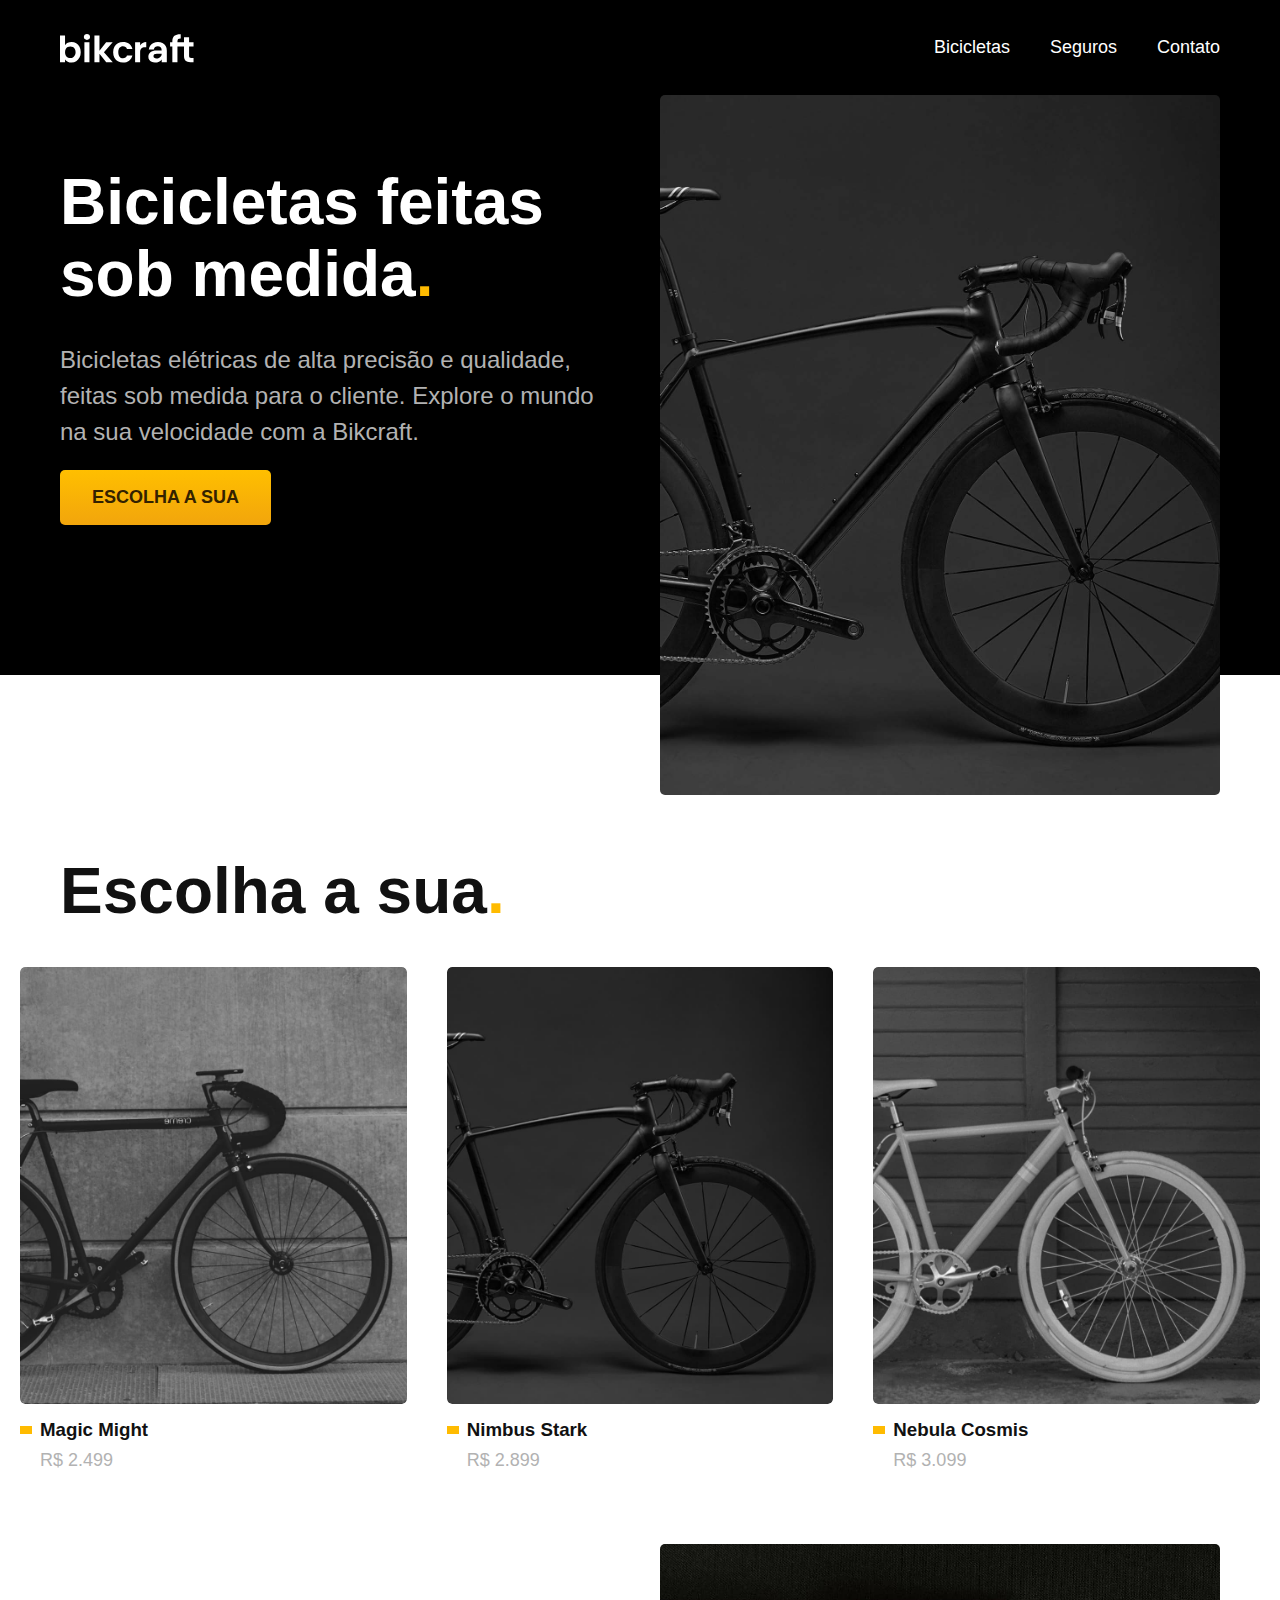
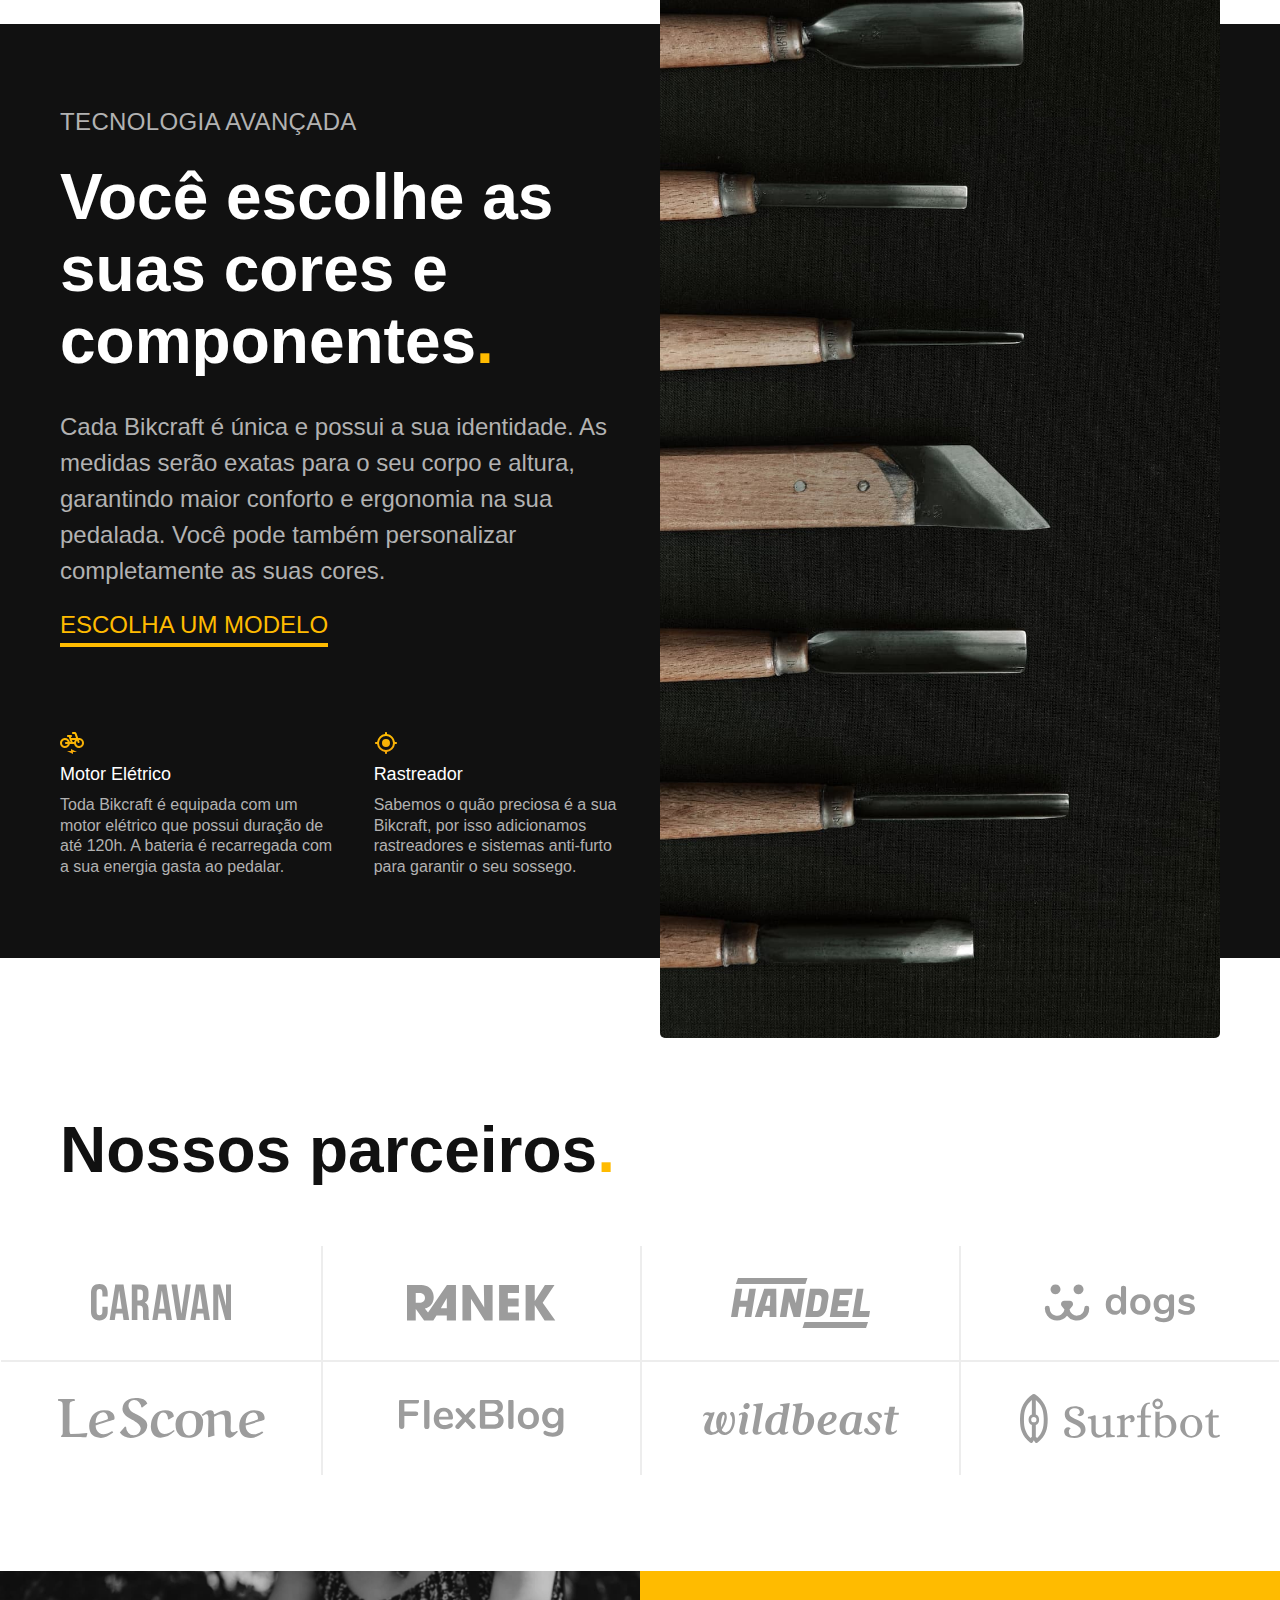
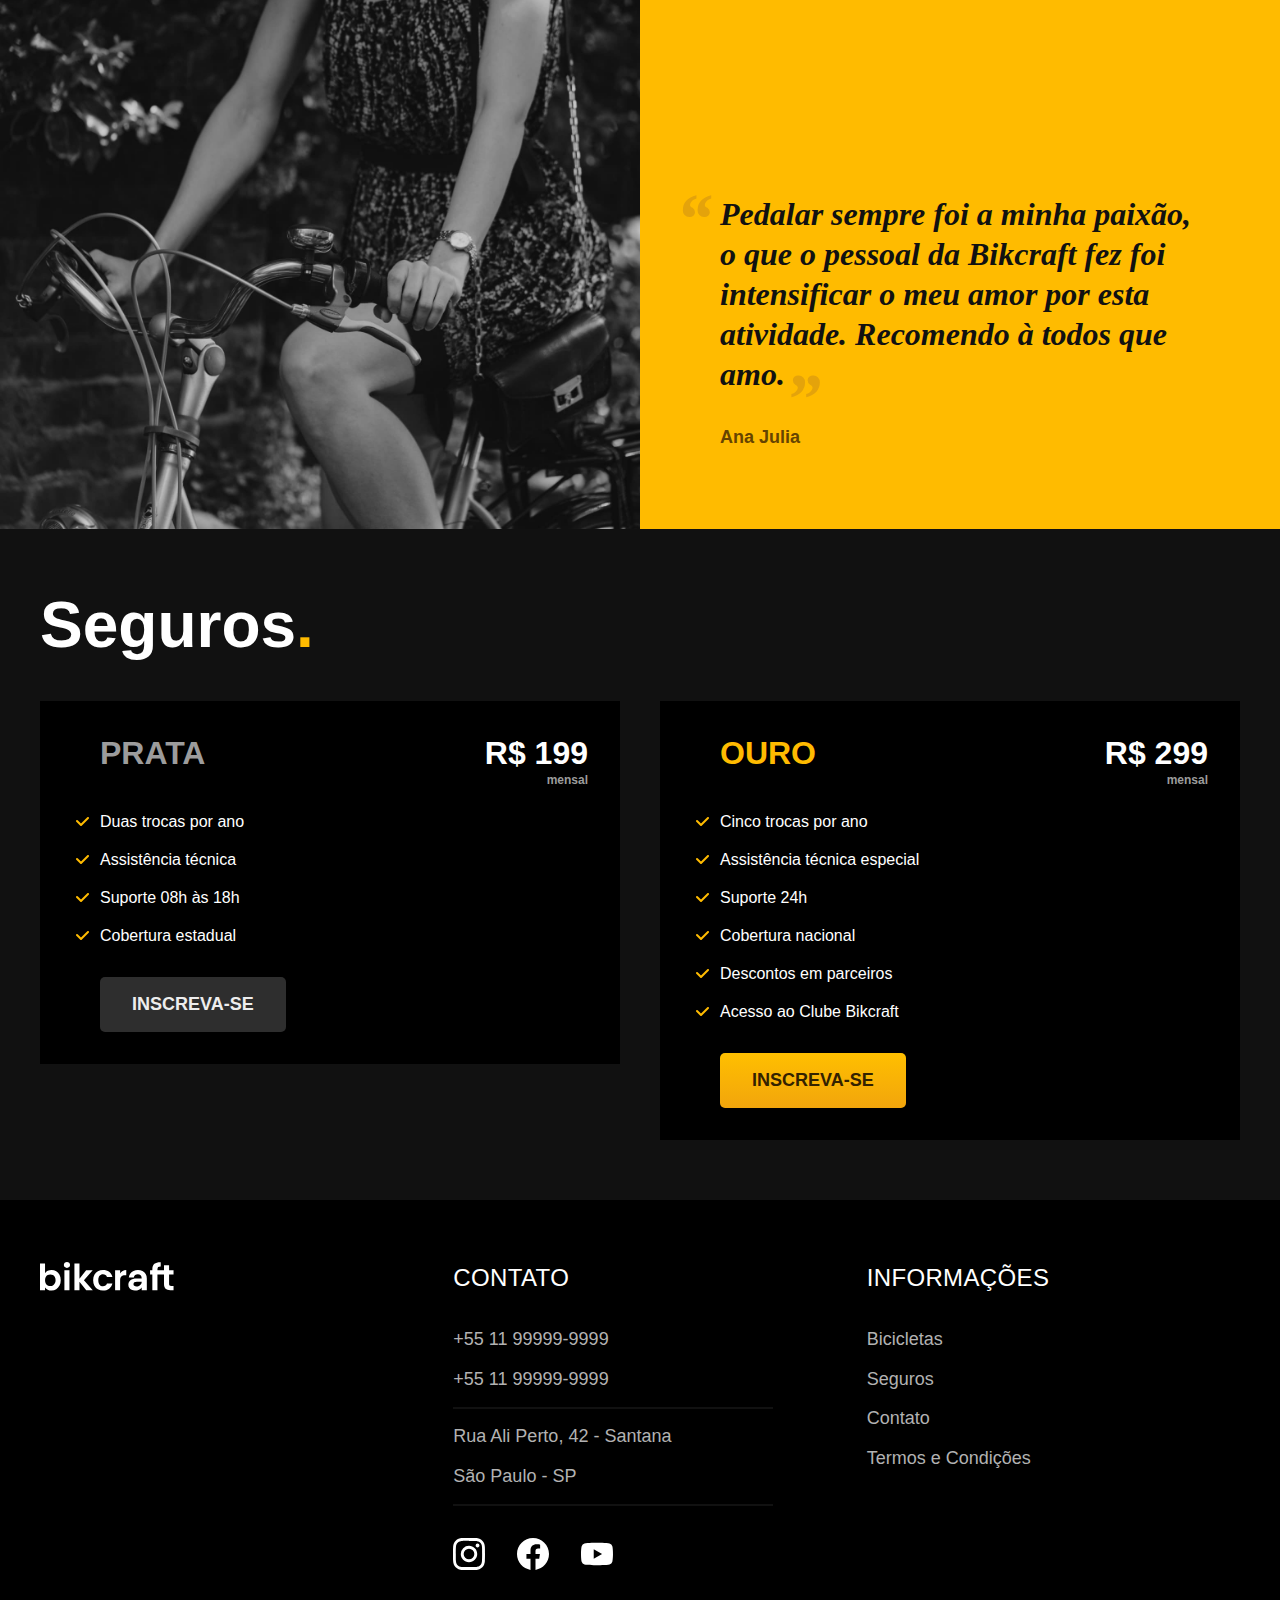
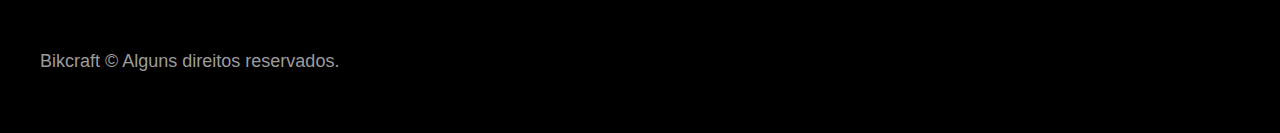
==== index.html @ 3825b413 "aula 6" ====
<!DOCTYPE html>
<html lang="pt-br">

<head>
  <meta charset="UTF-8">
  <meta http-equiv="X-UA-Compatible" content="IE=edge">
  <meta name="viewport" content="width=device-width, initial-scale=1.0">
  <title>Bikcraft - Bicicletas elétricas</title>
  <meta name="description" content="Bicicletas elétricas de alta precisão e qualidade,  feitas sob medida para o cliente. Explore o mundo na sua velocidade com a Bikcraft.">
  <link rel="stylesheet" href="./css/style.css">
</head>

<body>

  <header class="header-bg">
    <div class="container header-container">
      <a href="./"><img src="./imgs/bikcraft.svg" alt="Bikcraft"></a>
      <nav aria-label="primaria">
        <ul class="header-menu font-1-m cor-0">
          <li><a href="./bicletas.html">Bicicletas</a></li>
          <li><a href="./seguros.html">Seguros</a></li>
          <li><a href="./contato.html">Contato</a></li>
        </ul>
      </nav>
    </div>
  </header>

  <main class="intro-bg">
    <section class="container intro-container">
      <div class="intro-conteudo">
        <h1 class="font-1-xxl cor-0">Bicicletas feitas sob medida<span class="cor-p1">.</span></h1>
        <p class="font-2-l cor-5">Bicicletas elétricas de alta precisão e qualidade, feitas sob medida para o cliente. Explore o mundo na sua velocidade com a Bikcraft.</p>
        <a href="./bicicletas" class="botao">Escolha a sua</a>
      </div>
      <div>
        <img src="./imgs/fotos/introducao.jpg" alt="Bicicleta elétrica preta">
      </div>
    </section>
  </main>

  <article class="bicicletas-lista">
    <h2 class="container font-1-xxl">Escolha a sua<span class="cor-p1">.</span></h2>
    <ul>
      <li><a href="./bicicletas/magic.html">
          <figure>
            <img src="./imgs/bicicletas/magic-home.jpg" alt="Bicicleta magic">
          </figure>
          <h3 class="font-1xl">Magic Might</h3>
          <span class="font-2-m cor-5">R$ 2.499</span>
        </a>
      </li>
      <li><a href="./bicicletas/nimbus.html">
          <figure>
            <img src="./imgs/bicicletas/nimbus-home.jpg" alt="Bicicleta nimbus">
          </figure>
          <h3 class="font-1xl">Nimbus Stark</h3>
          <span class="font-2-m cor-5">R$ 2.899</span>
        </a>
      </li>
      <li><a href="./bicicletas/nebula.html">
          <figure>
            <img src="./imgs/bicicletas/nebula-home.jpg" alt="Bicicleta nebula">
          </figure>
          <h3 class="font-1xl">Nebula Cosmis</h3>
          <span class="font-2-m cor-5">R$ 3.099</span>
        </a>
      </li>
    </ul>
  </article>

  <article class="tecnologia-bg">
    <div class="tecnologia container">
      <div class="tecnologia-conteudo">
        <span class="font-2-l-b cor-5">Tecnologia avançada</span>
        <h2 class="font-1-xxl cor-0">Você escolhe as suas cores e componentes<span class="cor-p1">.</span></h2>
        <p class="font-2-l cor-5">Cada Bikcraft é única e possui a sua identidade. As medidas serão exatas para o seu corpo e altura, garantindo maior conforto e ergonomia na sua pedalada. Você pode também personalizar completamente as suas cores.</p>
        <a class="link" href="./bicicletas.html">Escolha um modelo</a>
        <div class="tecnologia-vantagens">
          <div>
            <img src="./imgs/icones/eletrica.svg" alt="">
            <h3 class="font-1-m cor-0">Motor Elétrico</h3>
            <p class="font-2-s cor-5">Toda Bikcraft é equipada com um motor elétrico que possui duração de até 120h. A bateria é recarregada com a sua energia gasta ao pedalar.</p>
          </div>
          <div>
            <img src="./imgs/icones/rastreador.svg" alt="">
            <h3 class="font-1-m cor-0">Rastreador</h3>
            <p class="font-2-s cor-5">Sabemos o quão preciosa é a sua Bikcraft, por isso adicionamos rastreadores e sistemas anti-furto para garantir o seu sossego.</p>
          </div>
        </div>
      </div>
      <div class="tecnologia-imagem"><img src="./imgs/fotos/tecnologia.jpg" alt="Tecnologias que usamos"></div>
    </div>
  </article>

  <section class="parceiros" aria-label="Nossos Parceiros">
    <h2 class="container font-1-xxl">Nossos parceiros<span class="cor-p1">.</span></h2>
    <ul>
      <li><img src="./imgs/parceiros/caravan.svg" alt="Caravan"></li>
      <li><img src="./imgs/parceiros/ranek.svg" alt="Ranek"></li>
      <li><img src="./imgs/parceiros/handel.svg" alt="Handel"></li>
      <li><img src="./imgs/parceiros/dogs.svg" alt="Dogs"></li>
      <li><img src="./imgs/parceiros/lescone.svg" alt="LeScone"></li>
      <li><img src="./imgs/parceiros/flexblog.svg" alt="FlexBlog"></li>
      <li><img src="./imgs/parceiros/wildbeast.svg" alt="Wildbeast"></li>
      <li><img src="./imgs/parceiros/surfbot.svg" alt="Surfbot"></li>
    </ul>
  </section>

  <section class="depoimento" aria-label="Depoimento">
    <div><img src="./imgs/fotos/depoimento.jpg" alt="Pessoa pedalando uma bicicleta Bikcraft"></div>
    <div class="depoimento-conteudo">
      <blockquote class="font-1-xl p-5">
        <p>Pedalar sempre foi a minha paixão, o que o pessoal da Bikcraft fez foi intensificar o meu amor por esta atividade. Recomendo à todos que amo.</p>
      </blockquote>
      <span class="font-1-m-b cor-p4">Ana Julia</span>
    </div>
  </section>

  <article class="seguros-bg">
    <div class="seguros container">

      <h2 class="font-1-xxl cor-0">Seguros<span class="cor-p1">.</span></h2>

      <div class="seguros-item">
        <h3 class="font-1-xl cor-6">Prata</h3>
        <span class="font-1-xl cor-0">R$ 199 <span class="font-1-xs cor-6">mensal</span></span>
        <ul class="font-2m cor-0">
          <li>Duas trocas por ano</li>
          <li>Assistência técnica</li>
          <li>Suporte 08h às 18h</li>
          <li>Cobertura estadual</li>
        </ul>
        <a class="botao secundario" href="./orcamento.html">Inscreva-se</a>
      </div>

      <div class="seguros-item">
        <h3 class="font-1-xl cor-p1">Ouro</h3>
        <span class="font-1-xl cor-0">R$ 299 <span class="font-1-xs cor-6">mensal</span></span>
        <ul class="font-2m cor-0">
          <li>Cinco trocas por ano</li>
          <li>Assistência técnica especial</li>
          <li>Suporte 24h</li>
          <li>Cobertura nacional</li>
          <li>Descontos em parceiros</li>
          <li>Acesso ao Clube Bikcraft</li>
        </ul>
        <a class="botao" href="./orcamento.html">Inscreva-se</a>
      </div>

    </div>
  </article>

  <footer class="footer-bg">

    <div class="footer container">

      <img src="./imgs/bikcraft.svg" alt="Bikcraft">

      <div class="footer-contato">
        <h3 class="cor-0 font-2-l-b">Contato</h3>
        <ul class="cor-5 font-2-m">
          <li><a href="tel:+5511999999999">+55 11 99999-9999</a></li>
          <li><a href="tel:+5511999999999">+55 11 99999-9999</a></li>
          <li><a href="mailto:contato@bikcraft.com.br">Rua Ali Perto, 42 - Santana</a></li>
          <li>São Paulo - SP</li>
        </ul>

        <div class="footer-redes">
          <a href="./">
            <img src="./imgs/redes/instagram.svg" alt="Instagram">
          </a>
          <a href="./">
            <img src="./imgs/redes/facebook.svg" alt="Facebook">
          </a>
          <a href="./">
            <img src="./imgs/redes/youtube.svg" alt="YouTube">
          </a>
        </div>

      </div>

      <div class="mais-informacoes">
        <h3 class="font-2-l-b cor-0">Informações</h3>
        <nav>
          <ul class="cor-5 font-2-m">
            <li><a href="./bicletas.html">Bicicletas</a></li>
            <li><a href="./seguros.html">Seguros</a></li>
            <li><a href="./contato.html">Contato</a></li>
            <li><a href="./termos.html">Termos e Condições</a></li>
          </ul>
        </nav>
      </div>

      <p class="font-2-m cor-6 footer-copy">Bikcraft © Alguns direitos reservados.</p>

    </div>

  </footer>

</body>

</html>
---- css/style.css ----
/* Globais */
@import "./global/global.css";
@import "./utilidades/tipografia.css";
@import "./utilidades/cores.css";
@import "./global/header.css";
@import "./global/footer.css";

/* Utilidades */
@import "./utilidades/componentes.css";

/* Home */
@import "./home/intro.css";
@import "./home/tecnologia.css";
@import "./home/parceiros.css";
@import "./home/depoimento.css";

/* Bicicletas */
@import "./bicicletas/bicicletas-lista.css";

/* Seguros */
@import "./seguros/seguros.css";
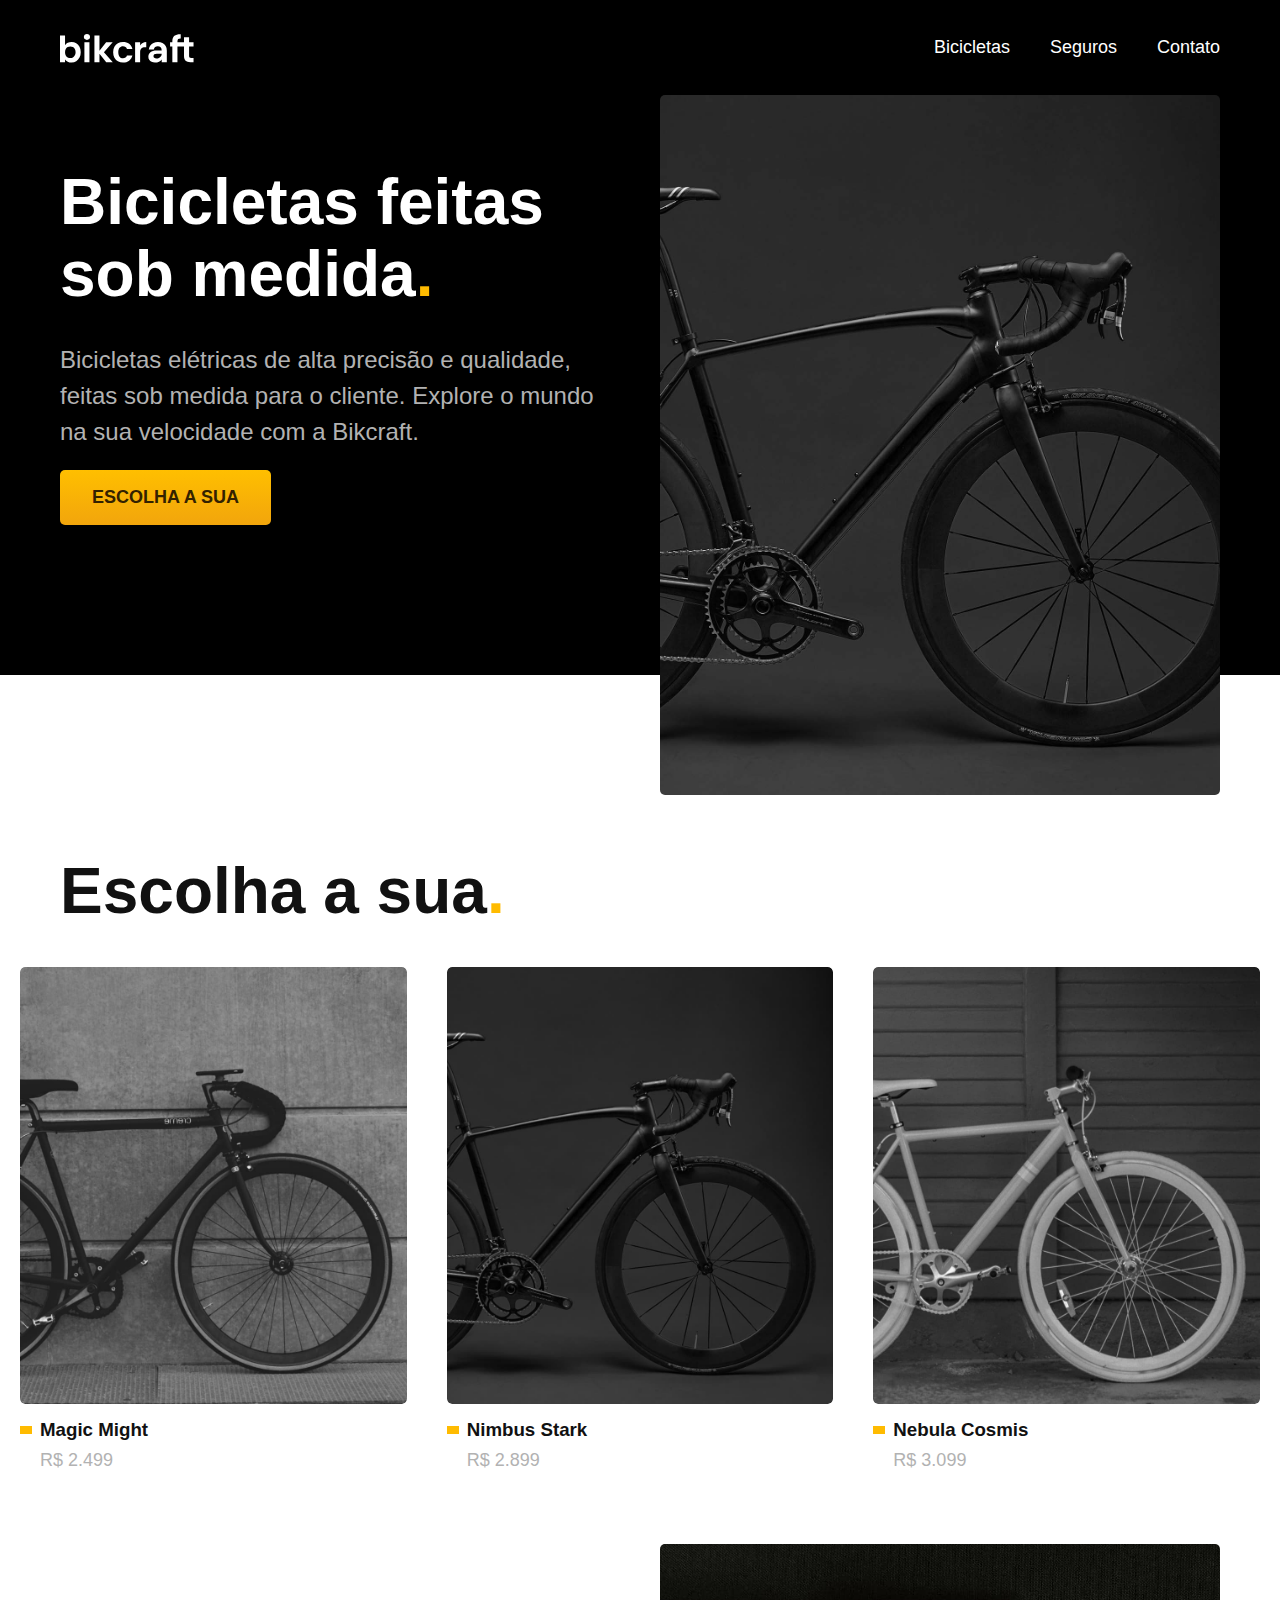
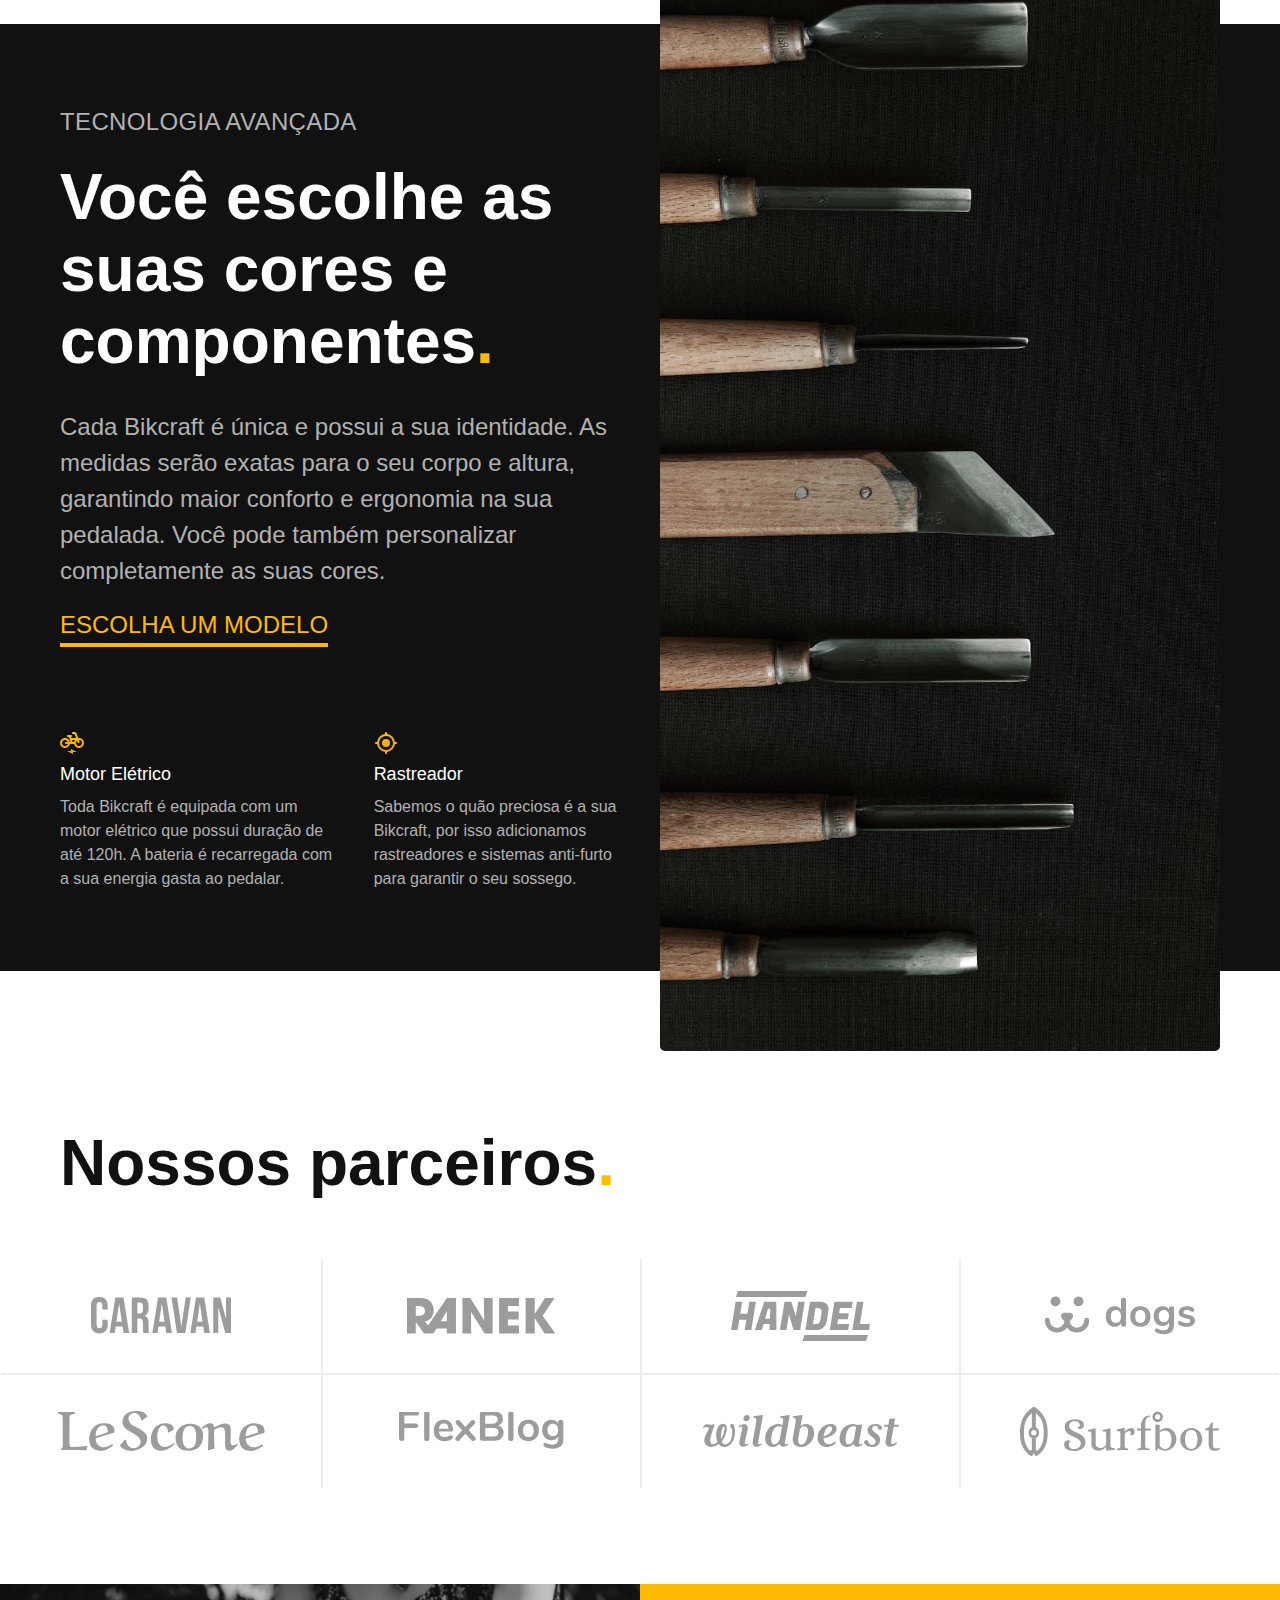
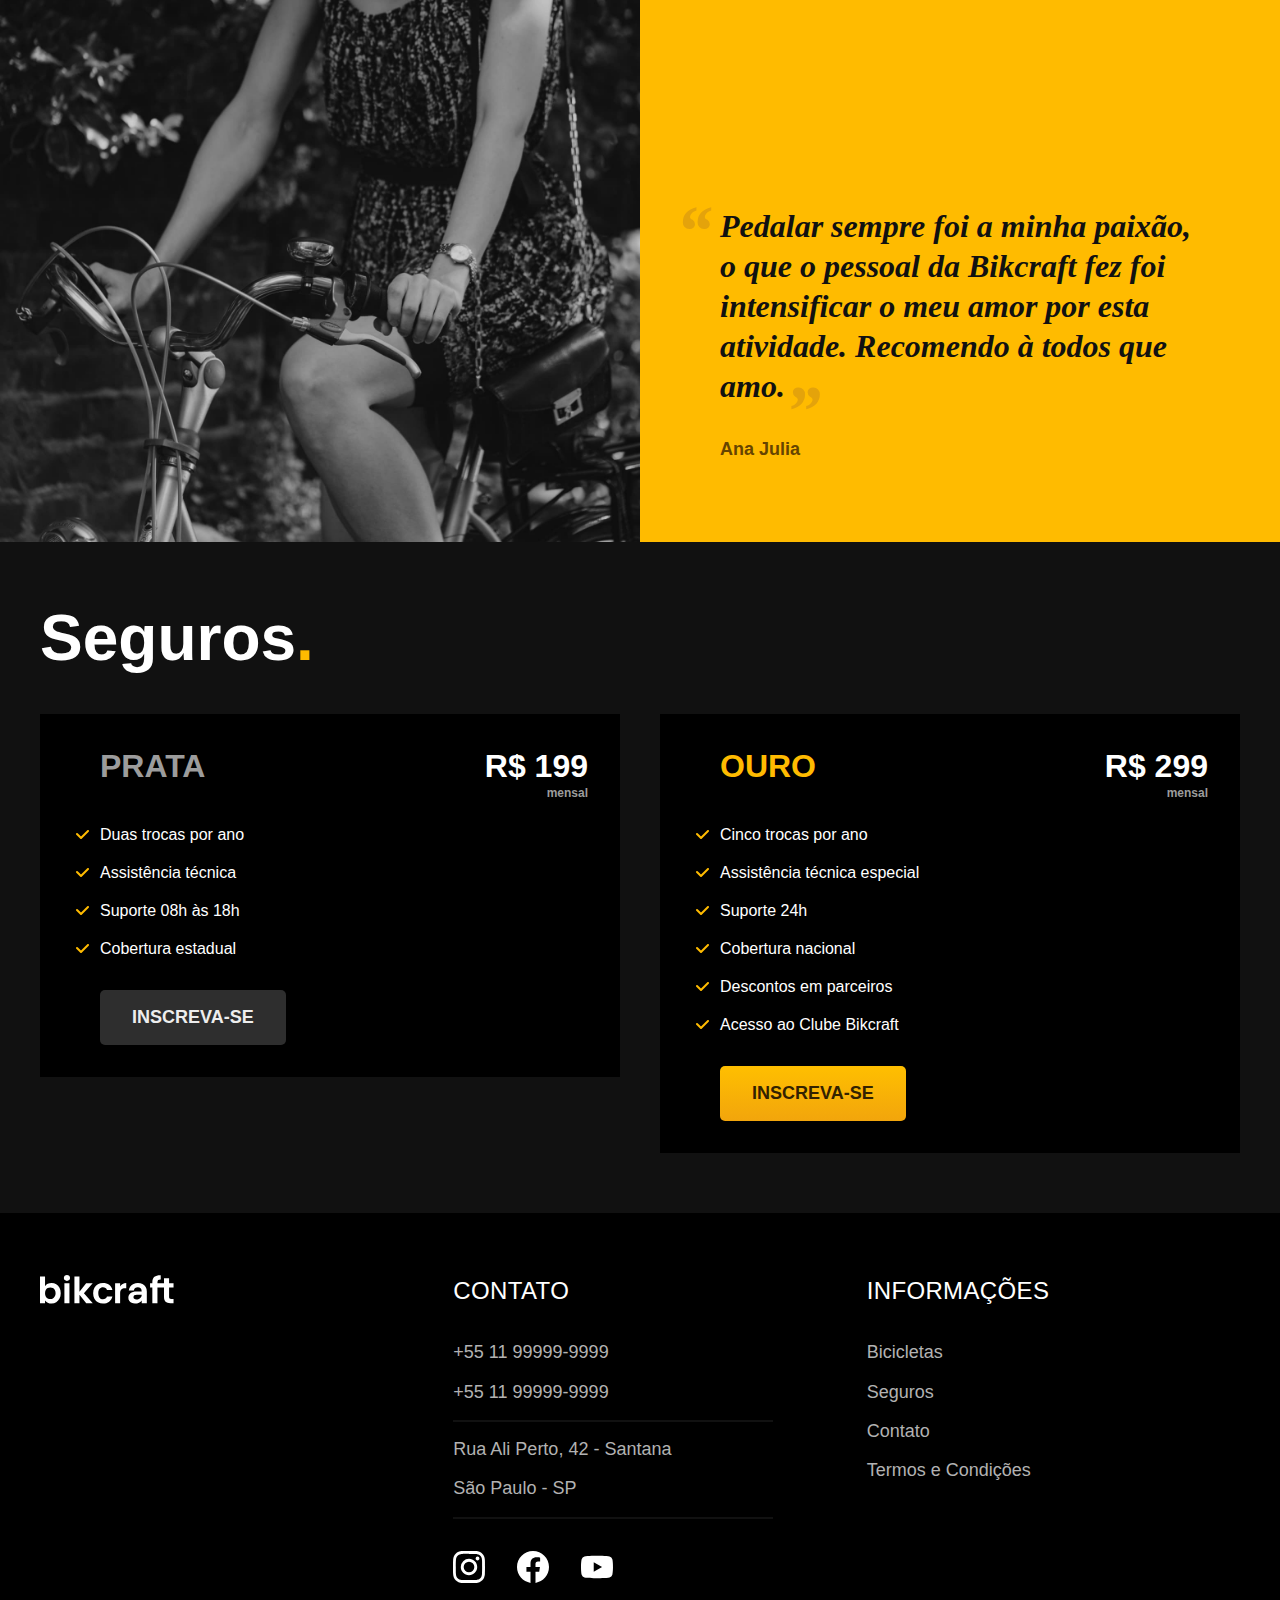
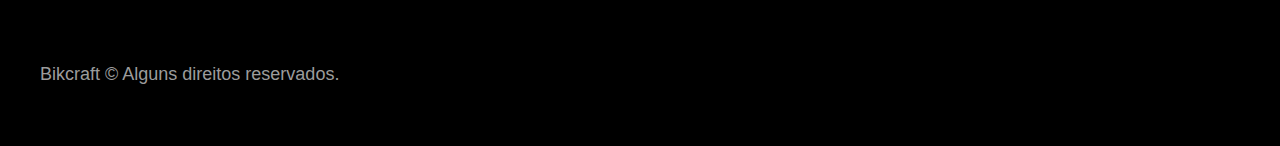
==== commit a7a630f6: "aula 7" ====
--- a/index.html
+++ b/index.html
@@ -17,7 +17,7 @@
       <a href="./"><img src="./imgs/bikcraft.svg" alt="Bikcraft"></a>
       <nav aria-label="primaria">
         <ul class="header-menu font-1-m cor-0">
-          <li><a href="./bicletas.html">Bicicletas</a></li>
+          <li><a href="./bicicletas.html">Bicicletas</a></li>
           <li><a href="./seguros.html">Seguros</a></li>
           <li><a href="./contato.html">Contato</a></li>
         </ul>
@@ -154,7 +154,7 @@
 
     <div class="footer container">
 
-      <img src="./imgs/bikcraft.svg" alt="Bikcraft">
+     <a href="./"><img src="./imgs/bikcraft.svg" alt="Bikcraft"></a>
 
       <div class="footer-contato">
         <h3 class="cor-0 font-2-l-b">Contato</h3>
@@ -183,7 +183,7 @@
         <h3 class="font-2-l-b cor-0">Informações</h3>
         <nav>
           <ul class="cor-5 font-2-m">
-            <li><a href="./bicletas.html">Bicicletas</a></li>
+            <li><a href="./bicicletas.html">Bicicletas</a></li>
             <li><a href="./seguros.html">Seguros</a></li>
             <li><a href="./contato.html">Contato</a></li>
             <li><a href="./termos.html">Termos e Condições</a></li>
--- a/css/style.css
+++ b/css/style.css
@@ -16,6 +16,10 @@
 
 /* Bicicletas */
 @import "./bicicletas/bicicletas-lista.css";
+@import "./bicicletas/bicicletas.css";
 
 /* Seguros */
-@import "./seguros/seguros.css";+@import "./seguros/seguros.css";
+
+/* Termos */
+@import "./termos/termos.css";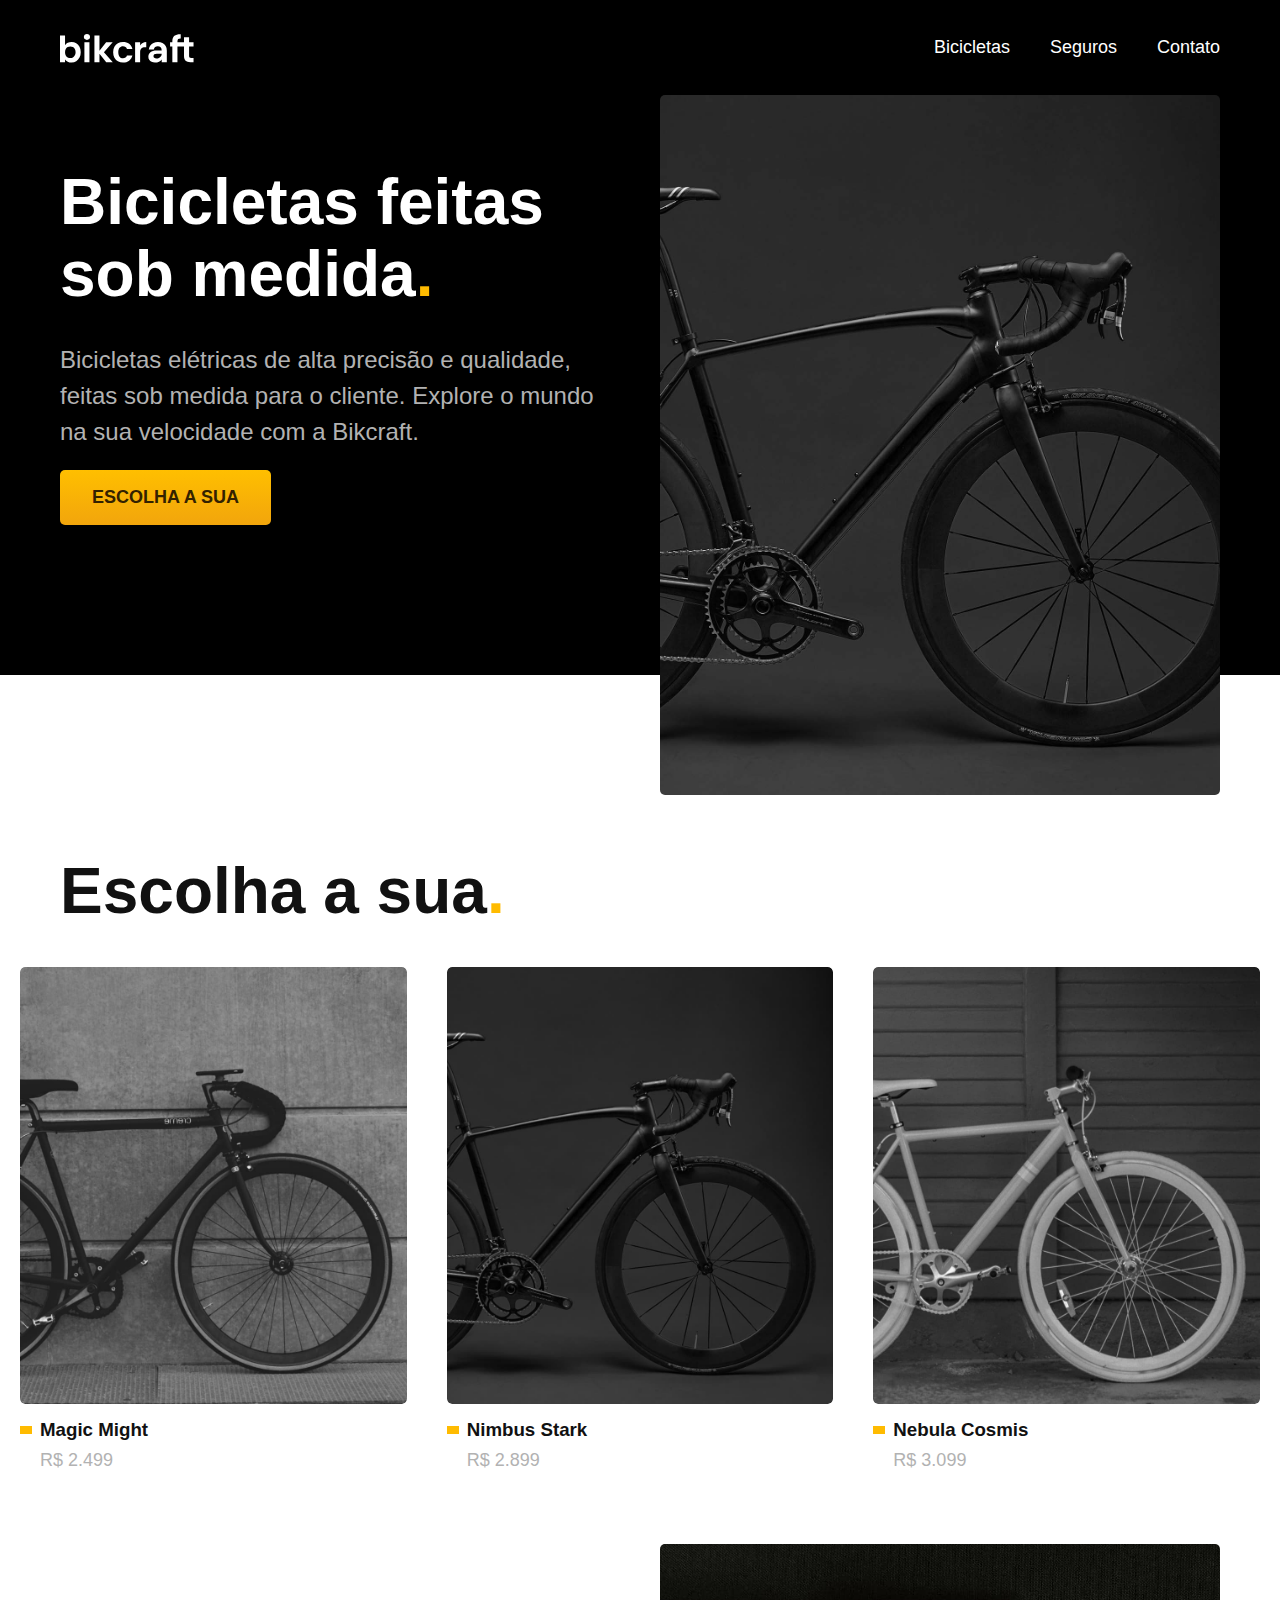
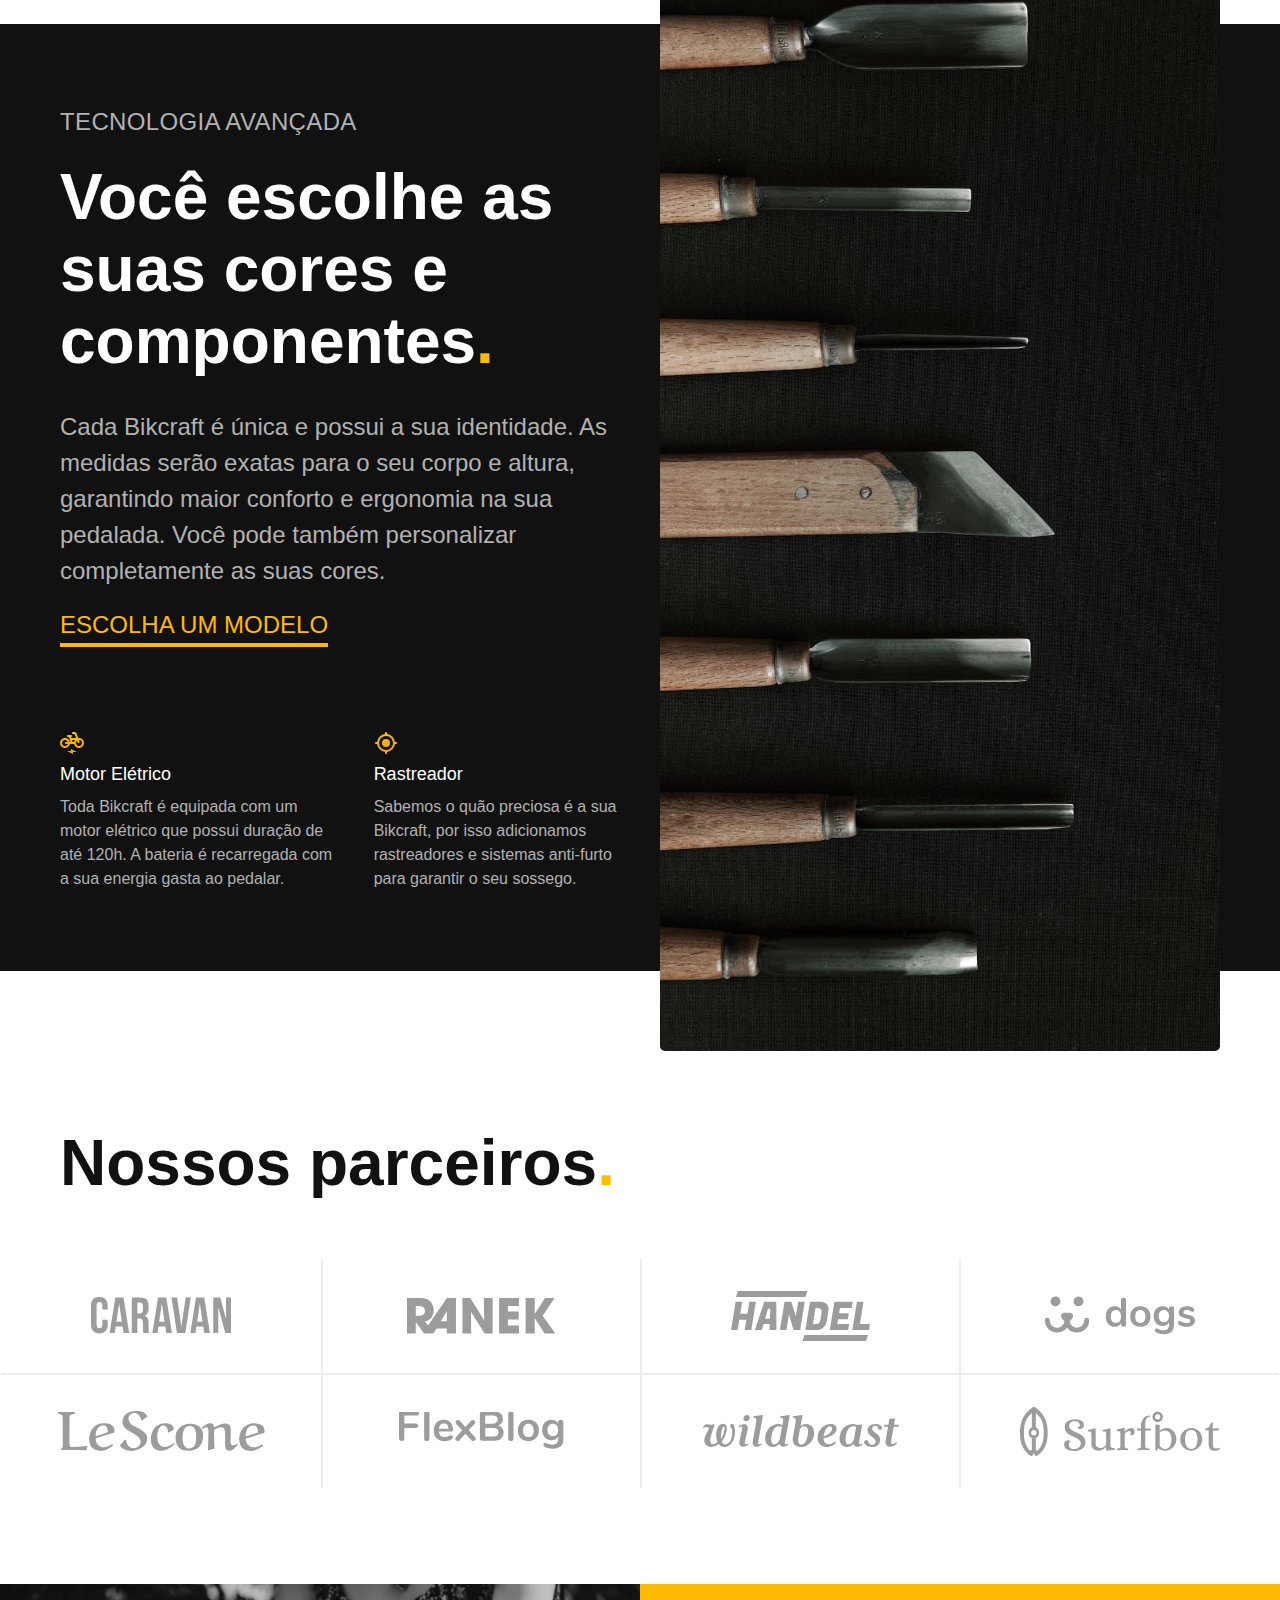
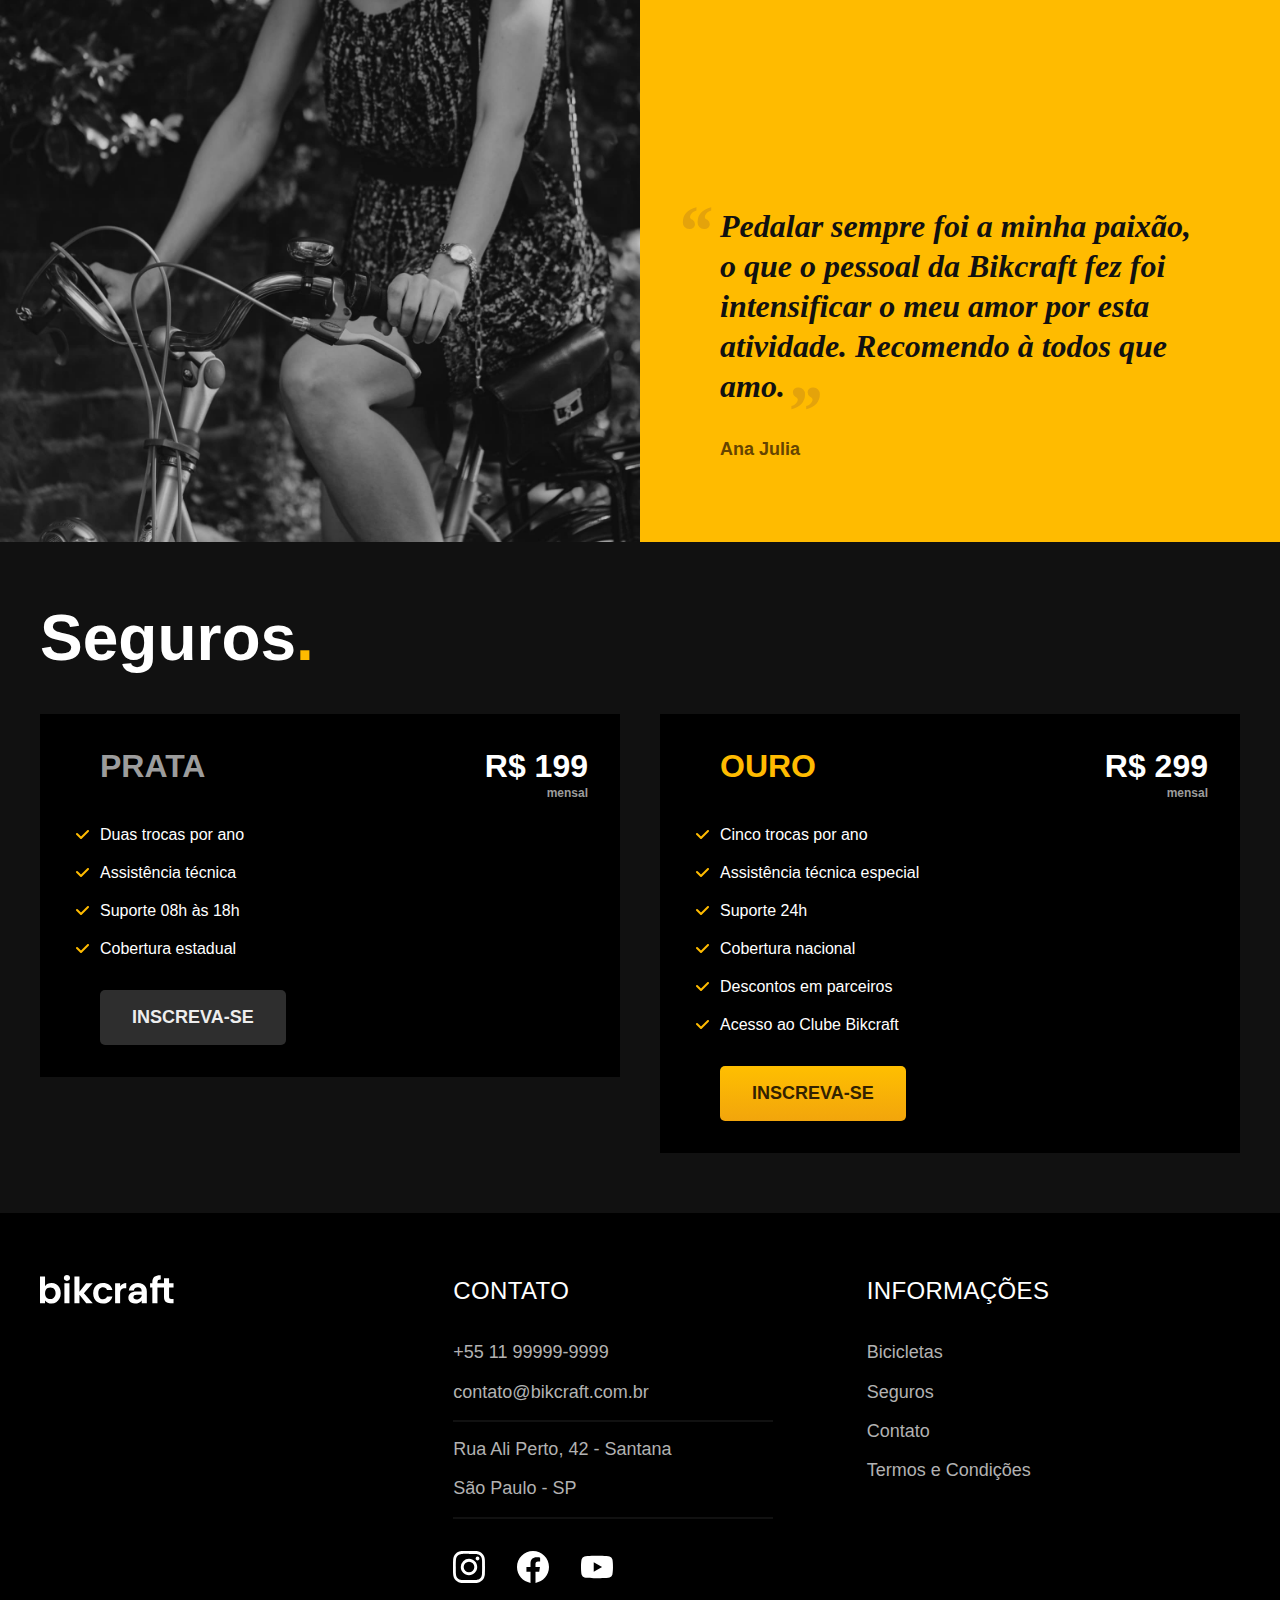
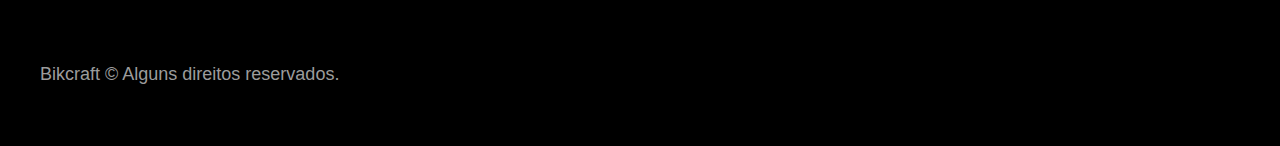
==== commit d0c6d034: "atualizacao dos links no footer" ====
--- a/index.html
+++ b/index.html
@@ -160,8 +160,8 @@
         <h3 class="cor-0 font-2-l-b">Contato</h3>
         <ul class="cor-5 font-2-m">
           <li><a href="tel:+5511999999999">+55 11 99999-9999</a></li>
-          <li><a href="tel:+5511999999999">+55 11 99999-9999</a></li>
-          <li><a href="mailto:contato@bikcraft.com.br">Rua Ali Perto, 42 - Santana</a></li>
+          <li><a href="mailto:contato@bikcraft.com.br">contato@bikcraft.com.br</a></li>
+          <li><a href="https://maps.google.com" target="_blank">Rua Ali Perto, 42 - Santana</a></li>
           <li>São Paulo - SP</li>
         </ul>
 
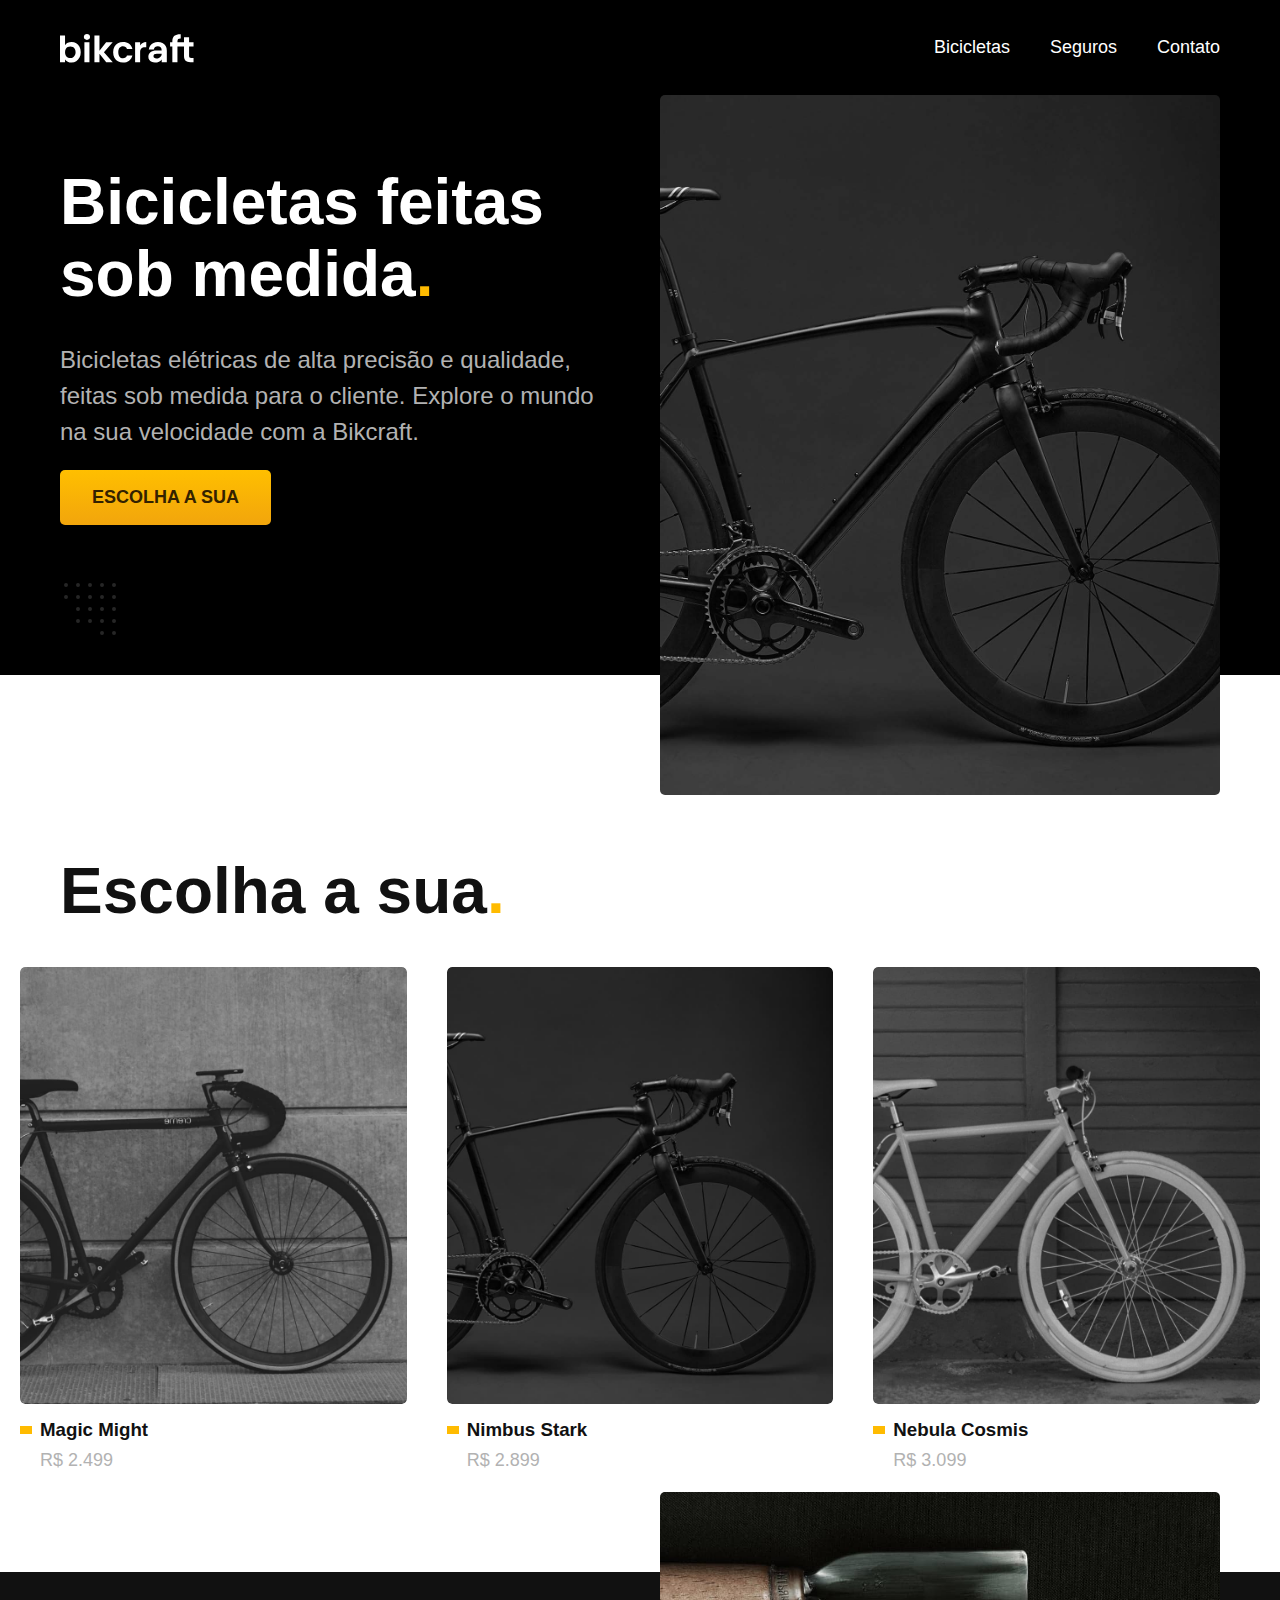
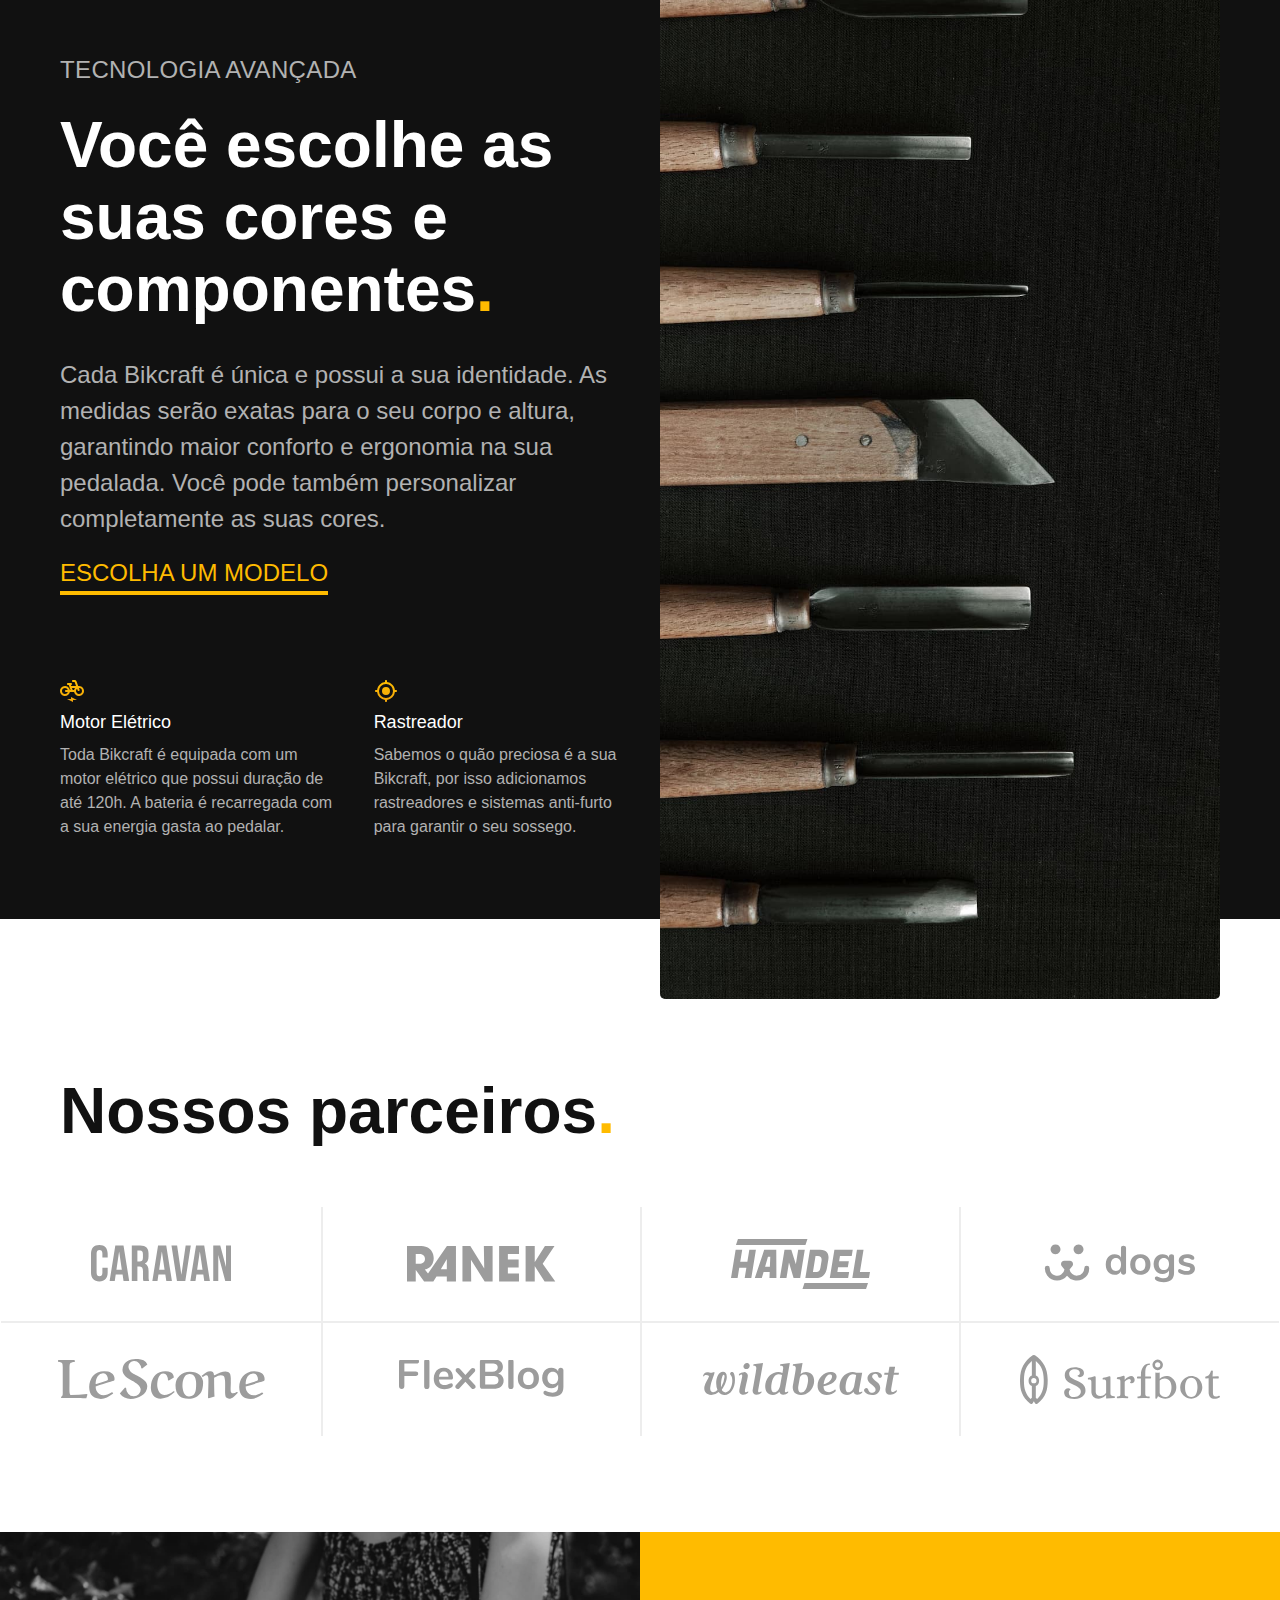
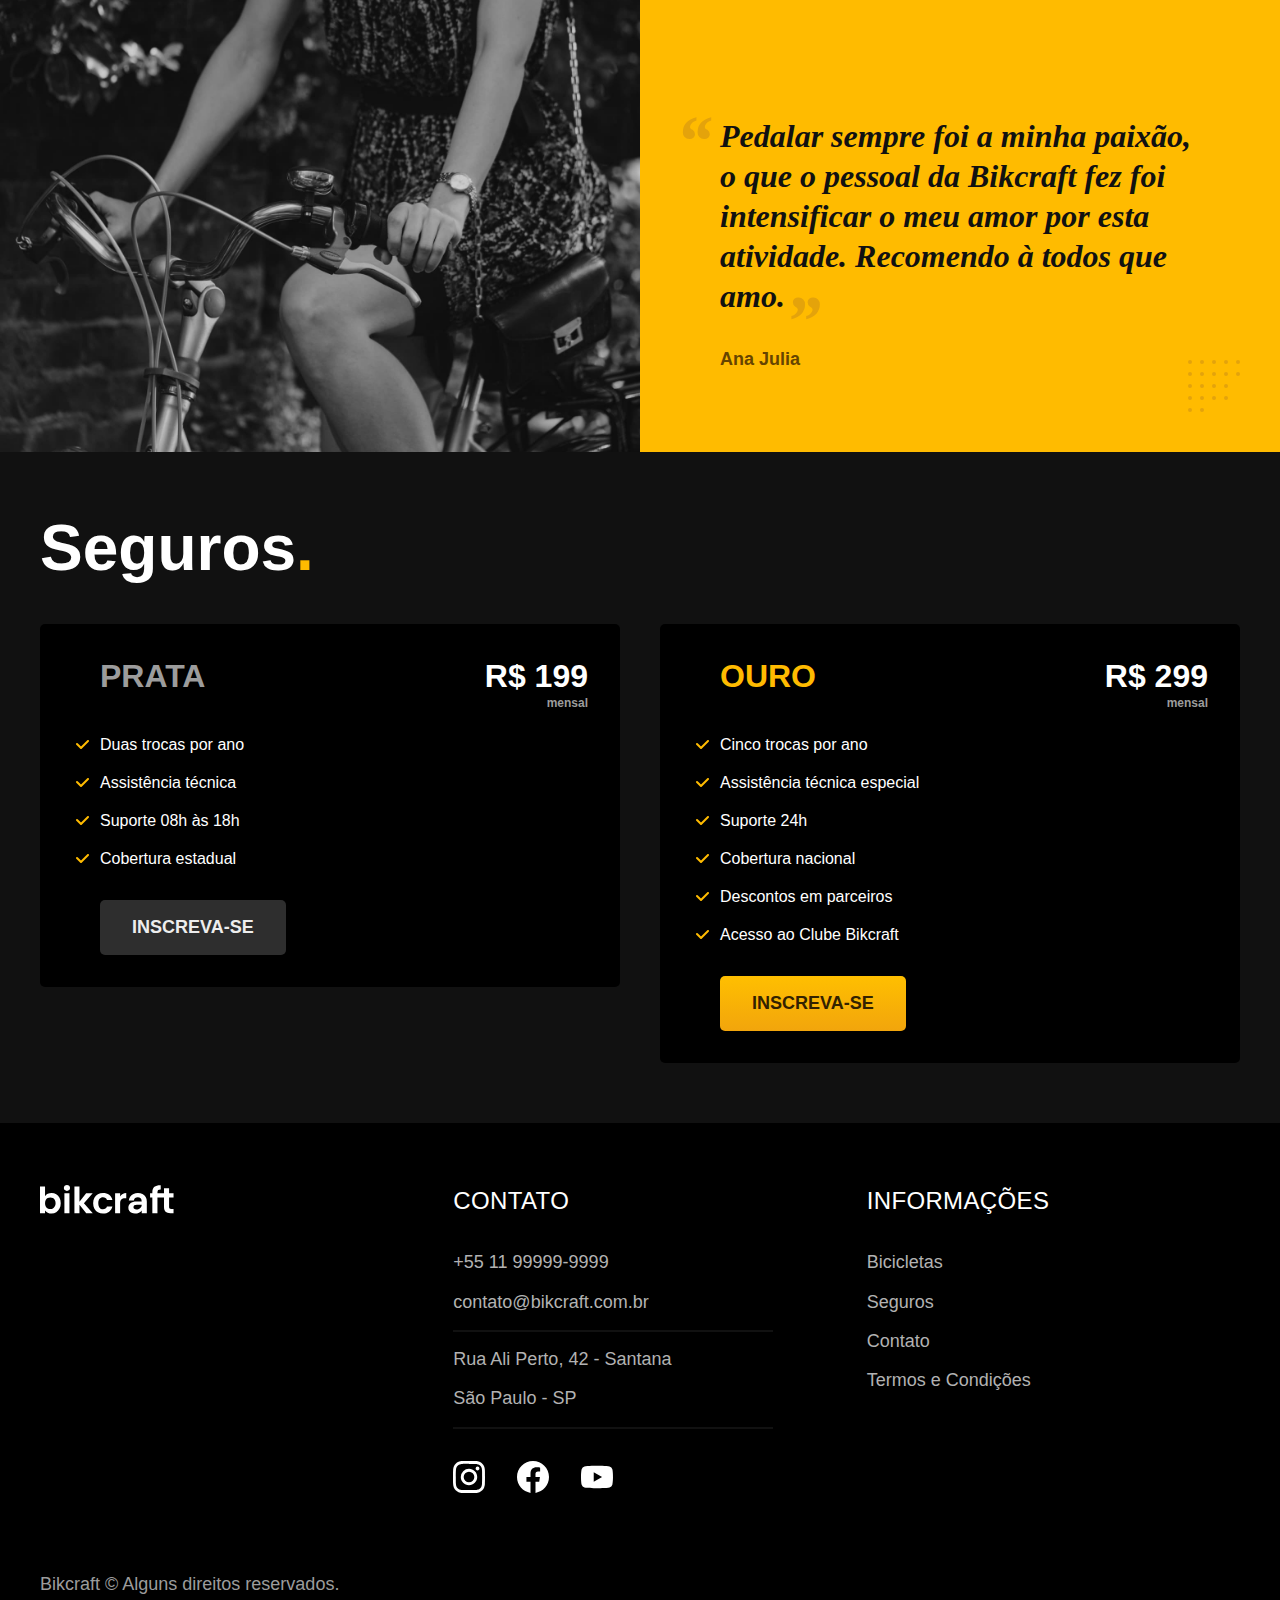
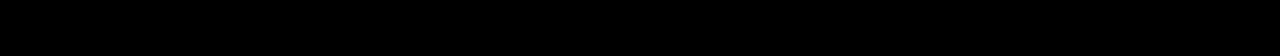
==== commit e43e1eba: "html e css finalizados" ====
--- a/index.html
+++ b/index.html
@@ -7,6 +7,7 @@
   <meta name="viewport" content="width=device-width, initial-scale=1.0">
   <title>Bikcraft - Bicicletas elétricas</title>
   <meta name="description" content="Bicicletas elétricas de alta precisão e qualidade,  feitas sob medida para o cliente. Explore o mundo na sua velocidade com a Bikcraft.">
+  <link rel="preload" href="./css/style.css" as="style">
   <link rel="stylesheet" href="./css/style.css">
 </head>
 
@@ -14,7 +15,7 @@
 
   <header class="header-bg">
     <div class="container header-container">
-      <a href="./"><img src="./imgs/bikcraft.svg" alt="Bikcraft"></a>
+      <a href="./"><img src="./imgs/bikcraft.svg" width="136" height="32" alt="Bikcraft"></a>
       <nav aria-label="primaria">
         <ul class="header-menu font-1-m cor-0">
           <li><a href="./bicicletas.html">Bicicletas</a></li>
@@ -32,9 +33,10 @@
         <p class="font-2-l cor-5">Bicicletas elétricas de alta precisão e qualidade, feitas sob medida para o cliente. Explore o mundo na sua velocidade com a Bikcraft.</p>
         <a href="./bicicletas" class="botao">Escolha a sua</a>
       </div>
-      <div>
-        <img src="./imgs/fotos/introducao.jpg" alt="Bicicleta elétrica preta">
-      </div>
+      <picture>
+        <source media="(max-width: 800px)" srcset="./imgs/bicicletas/nimbus.jpg">
+        <img src="./imgs/fotos/introducao.jpg" width="1280" height="1600" alt="Bicicleta elétrica preta">
+      </picture>
     </section>
   </main>
 
@@ -43,7 +45,7 @@
     <ul>
       <li><a href="./bicicletas/magic.html">
           <figure>
-            <img src="./imgs/bicicletas/magic-home.jpg" alt="Bicicleta magic">
+            <img src="./imgs/bicicletas/magic-home.jpg" width="920" height="1040" alt="Bicicleta magic">
           </figure>
           <h3 class="font-1xl">Magic Might</h3>
           <span class="font-2-m cor-5">R$ 2.499</span>
@@ -51,7 +53,7 @@
       </li>
       <li><a href="./bicicletas/nimbus.html">
           <figure>
-            <img src="./imgs/bicicletas/nimbus-home.jpg" alt="Bicicleta nimbus">
+            <img src="./imgs/bicicletas/nimbus-home.jpg" width="920" height="1040" alt="Bicicleta nimbus">
           </figure>
           <h3 class="font-1xl">Nimbus Stark</h3>
           <span class="font-2-m cor-5">R$ 2.899</span>
@@ -59,7 +61,7 @@
       </li>
       <li><a href="./bicicletas/nebula.html">
           <figure>
-            <img src="./imgs/bicicletas/nebula-home.jpg" alt="Bicicleta nebula">
+            <img src="./imgs/bicicletas/nebula-home.jpg" width="920" height="1040" alt="Bicicleta nebula">
           </figure>
           <h3 class="font-1xl">Nebula Cosmis</h3>
           <span class="font-2-m cor-5">R$ 3.099</span>
@@ -77,37 +79,37 @@
         <a class="link" href="./bicicletas.html">Escolha um modelo</a>
         <div class="tecnologia-vantagens">
           <div>
-            <img src="./imgs/icones/eletrica.svg" alt="">
+            <img src="./imgs/icones/eletrica.svg" width="24" height="24" alt="">
             <h3 class="font-1-m cor-0">Motor Elétrico</h3>
             <p class="font-2-s cor-5">Toda Bikcraft é equipada com um motor elétrico que possui duração de até 120h. A bateria é recarregada com a sua energia gasta ao pedalar.</p>
           </div>
           <div>
-            <img src="./imgs/icones/rastreador.svg" alt="">
+            <img src="./imgs/icones/rastreador.svg" width="24" height="24" alt="">
             <h3 class="font-1-m cor-0">Rastreador</h3>
             <p class="font-2-s cor-5">Sabemos o quão preciosa é a sua Bikcraft, por isso adicionamos rastreadores e sistemas anti-furto para garantir o seu sossego.</p>
           </div>
         </div>
       </div>
-      <div class="tecnologia-imagem"><img src="./imgs/fotos/tecnologia.jpg" alt="Tecnologias que usamos"></div>
+      <div class="tecnologia-imagem"><img src="./imgs/fotos/tecnologia.jpg" width="1200" height="1920" alt="Tecnologias que usamos"></div>
     </div>
   </article>
 
   <section class="parceiros" aria-label="Nossos Parceiros">
     <h2 class="container font-1-xxl">Nossos parceiros<span class="cor-p1">.</span></h2>
     <ul>
-      <li><img src="./imgs/parceiros/caravan.svg" alt="Caravan"></li>
-      <li><img src="./imgs/parceiros/ranek.svg" alt="Ranek"></li>
-      <li><img src="./imgs/parceiros/handel.svg" alt="Handel"></li>
-      <li><img src="./imgs/parceiros/dogs.svg" alt="Dogs"></li>
-      <li><img src="./imgs/parceiros/lescone.svg" alt="LeScone"></li>
-      <li><img src="./imgs/parceiros/flexblog.svg" alt="FlexBlog"></li>
-      <li><img src="./imgs/parceiros/wildbeast.svg" alt="Wildbeast"></li>
-      <li><img src="./imgs/parceiros/surfbot.svg" alt="Surfbot"></li>
+      <li><img src="./imgs/parceiros/caravan.svg" width="140" height="38" alt="Caravan"></li>
+      <li><img src="./imgs/parceiros/ranek.svg" width="149" height="36" alt="Ranek"></li>
+      <li><img src="./imgs/parceiros/handel.svg" width="139" height="50" alt="Handel"></li>
+      <li><img src="./imgs/parceiros/dogs.svg" width="152" height="39" alt="Dogs"></li>
+      <li><img src="./imgs/parceiros/lescone.svg" width="208" height="41" alt="LeScone"></li>
+      <li><img src="./imgs/parceiros/flexblog.svg" width="165" height="38" alt="FlexBlog"></li>
+      <li><img src="./imgs/parceiros/wildbeast.svg" width="196" height="34" alt="Wildbeast"></li>
+      <li><img src="./imgs/parceiros/surfbot.svg" width="200" height="49" alt="Surfbot"></li>
     </ul>
   </section>
 
   <section class="depoimento" aria-label="Depoimento">
-    <div><img src="./imgs/fotos/depoimento.jpg" alt="Pessoa pedalando uma bicicleta Bikcraft"></div>
+    <div><img src="./imgs/fotos/depoimento.jpg" width="1560" height="1360" alt="Pessoa pedalando uma bicicleta Bikcraft"></div>
     <div class="depoimento-conteudo">
       <blockquote class="font-1-xl p-5">
         <p>Pedalar sempre foi a minha paixão, o que o pessoal da Bikcraft fez foi intensificar o meu amor por esta atividade. Recomendo à todos que amo.</p>
@@ -154,7 +156,7 @@
 
     <div class="footer container">
 
-     <a href="./"><img src="./imgs/bikcraft.svg" alt="Bikcraft"></a>
+      <a href="./"><img src="./imgs/bikcraft.svg" width="136" height="32" alt="Bikcraft"></a>
 
       <div class="footer-contato">
         <h3 class="cor-0 font-2-l-b">Contato</h3>
@@ -167,13 +169,13 @@
 
         <div class="footer-redes">
           <a href="./">
-            <img src="./imgs/redes/instagram.svg" alt="Instagram">
+            <img src="./imgs/redes/instagram.svg" width="32" height="32" alt="Instagram">
           </a>
           <a href="./">
-            <img src="./imgs/redes/facebook.svg" alt="Facebook">
+            <img src="./imgs/redes/facebook.svg" width="32" height="32" alt="Facebook">
           </a>
           <a href="./">
-            <img src="./imgs/redes/youtube.svg" alt="YouTube">
+            <img src="./imgs/redes/youtube.svg" width="32" height="32" alt="YouTube">
           </a>
         </div>
 
--- a/css/style.css
+++ b/css/style.css
@@ -7,6 +7,7 @@
 
 /* Utilidades */
 @import "./utilidades/componentes.css";
+@import "./utilidades/formulario.css";
 
 /* Home */
 @import "./home/intro.css";
@@ -18,8 +19,20 @@
 @import "./bicicletas/bicicletas-lista.css";
 @import "./bicicletas/bicicletas.css";
 
+/* Bicicleta */
+@import "./bicicleta/bicicleta.css";
+
 /* Seguros */
 @import "./seguros/seguros.css";
+@import "./seguros/vantagens.css";
+@import "./seguros/perguntas.css";
+
+/* Contato */
+@import "./contato/contato.css";
+@import "./contato/lojas.css";
+
+/* Orçamento */
+@import "./orcamento/orcamento.css";
 
 /* Termos */
-@import "./termos/termos.css";+@import "./termos/termos.css";
--- a/css/style.css
+++ b/css/style.css
@@ -7,6 +7,7 @@
 
 /* Utilidades */
 @import "./utilidades/componentes.css";
+@import "./utilidades/formulario.css";
 
 /* Home */
 @import "./home/intro.css";
@@ -18,8 +19,20 @@
 @import "./bicicletas/bicicletas-lista.css";
 @import "./bicicletas/bicicletas.css";
 
+/* Bicicleta */
+@import "./bicicleta/bicicleta.css";
+
 /* Seguros */
 @import "./seguros/seguros.css";
+@import "./seguros/vantagens.css";
+@import "./seguros/perguntas.css";
+
+/* Contato */
+@import "./contato/contato.css";
+@import "./contato/lojas.css";
+
+/* Orçamento */
+@import "./orcamento/orcamento.css";
 
 /* Termos */
-@import "./termos/termos.css";+@import "./termos/termos.css";
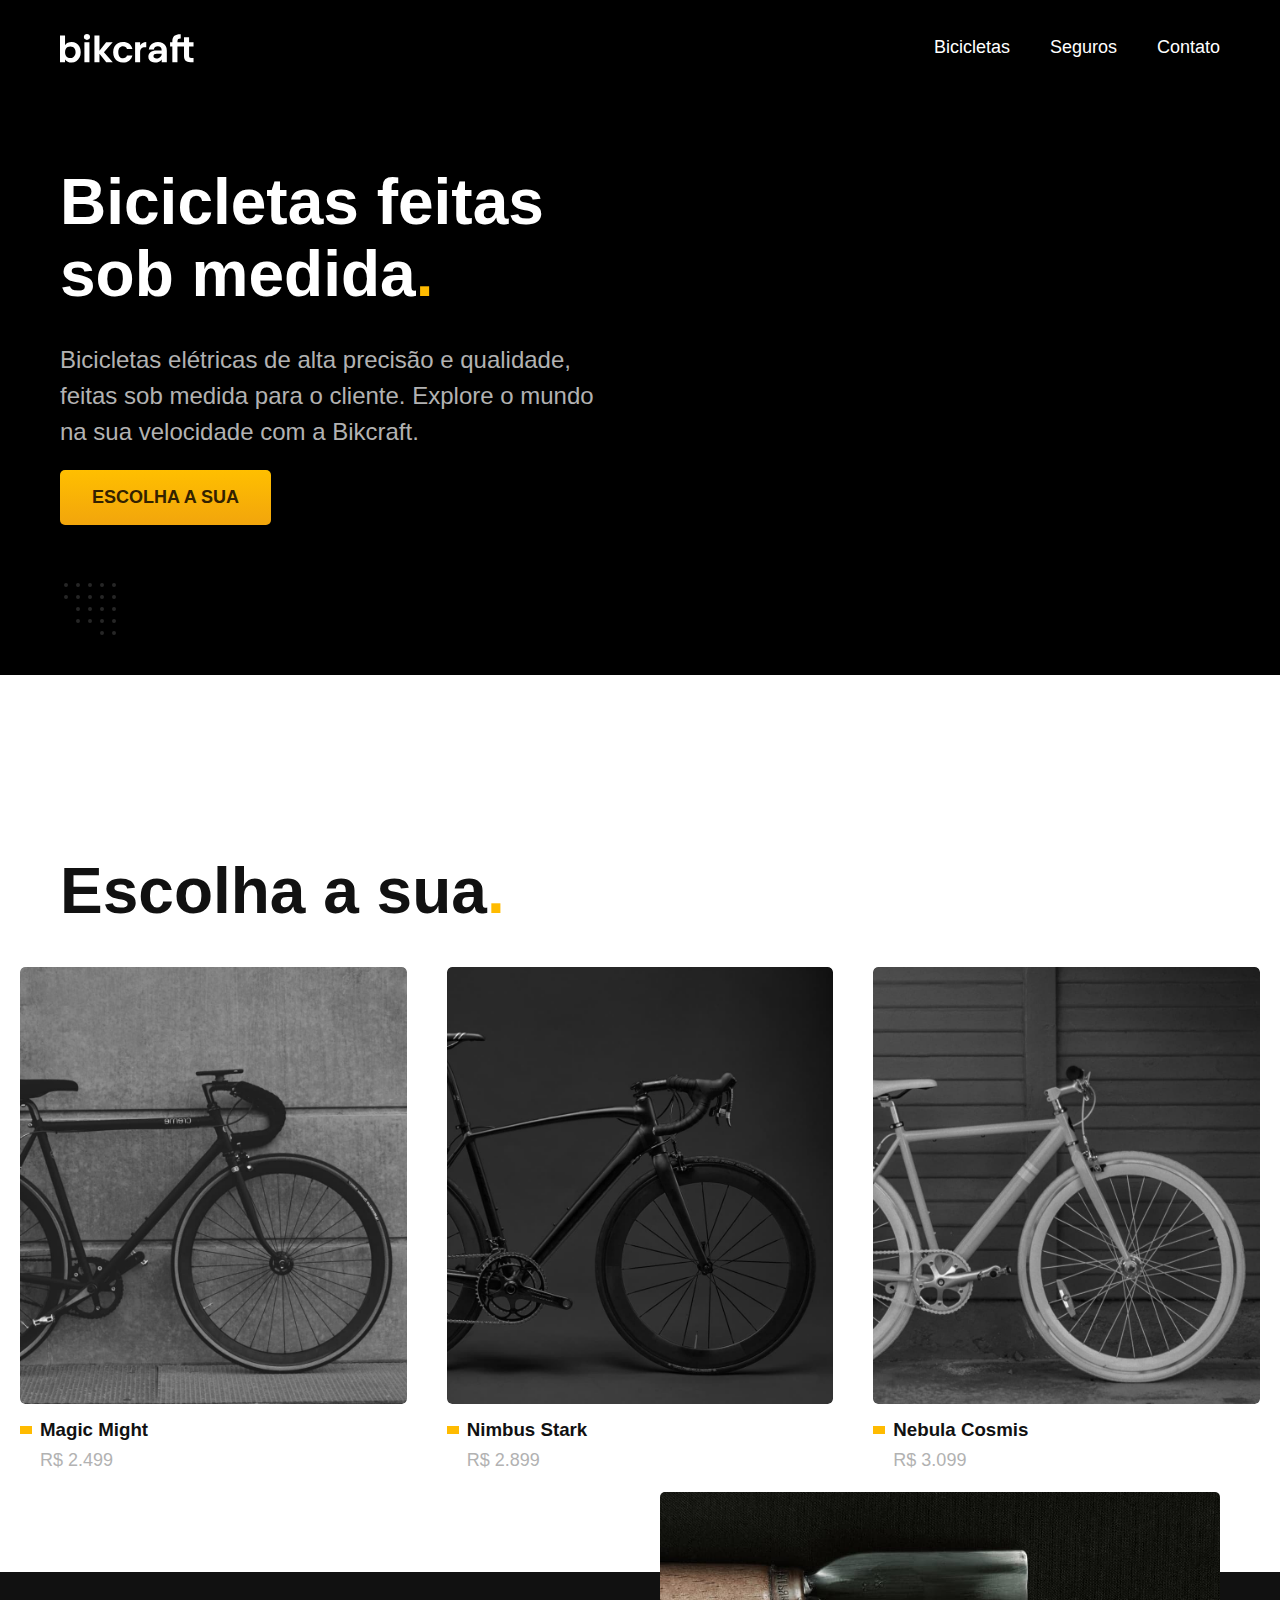
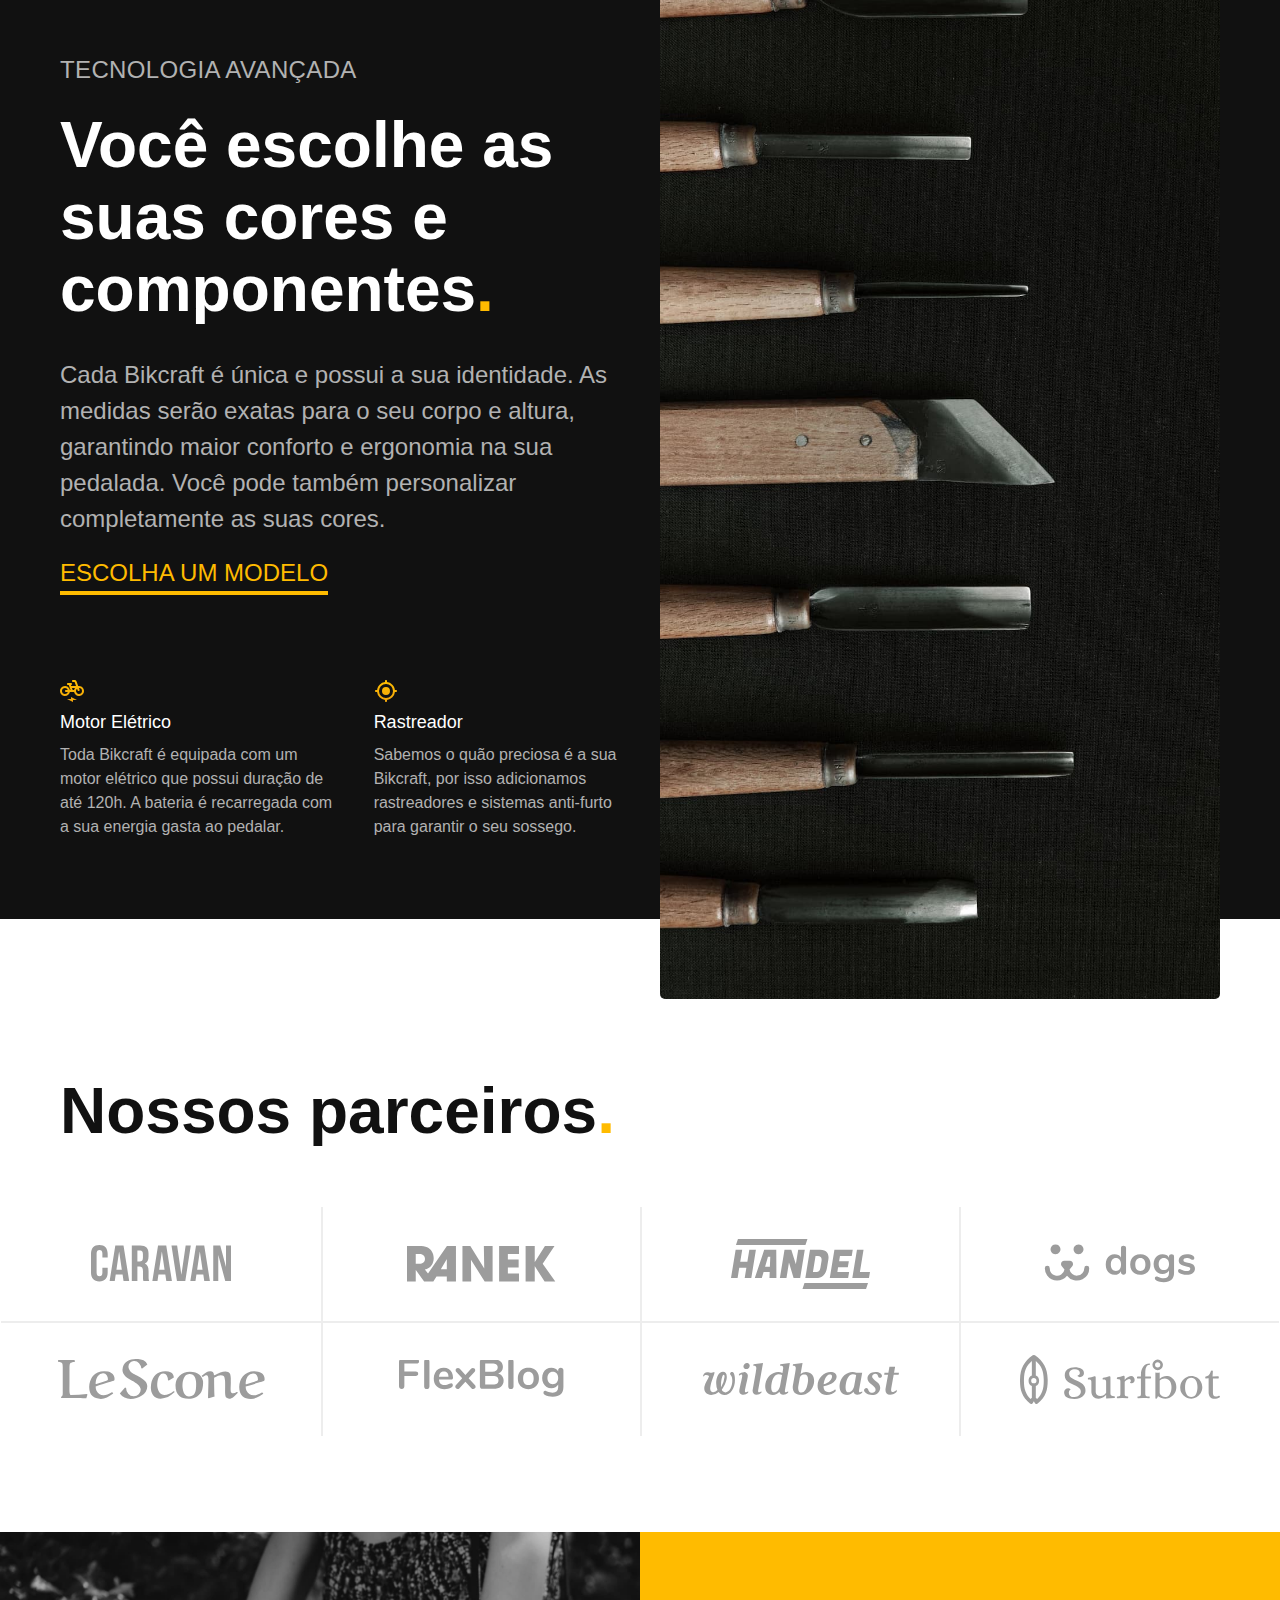
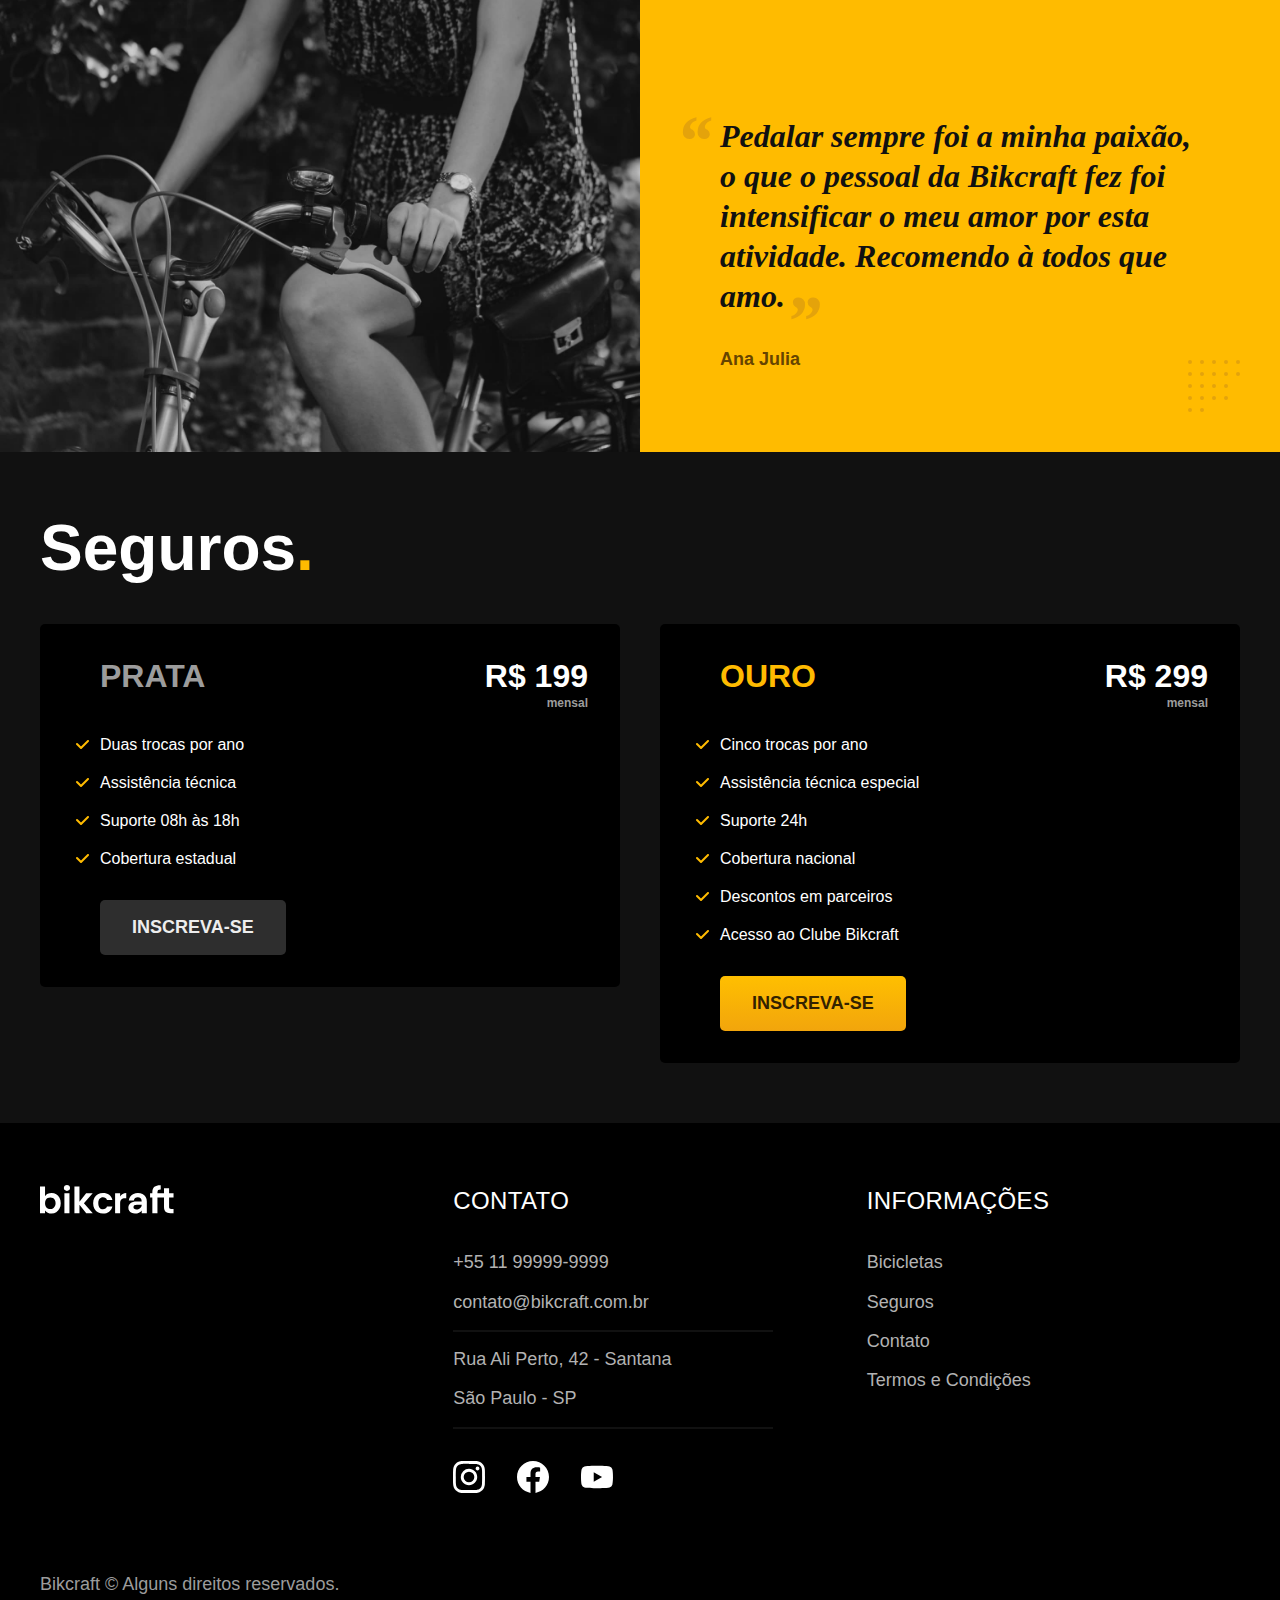
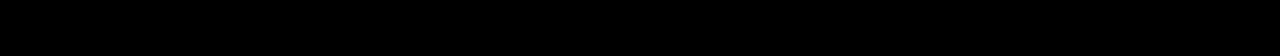
==== commit 6f567eab: "atualizacao botao bicicletas home" ====
--- a/index.html
+++ b/index.html
@@ -7,8 +7,10 @@
   <meta name="viewport" content="width=device-width, initial-scale=1.0">
   <title>Bikcraft - Bicicletas elétricas</title>
   <meta name="description" content="Bicicletas elétricas de alta precisão e qualidade,  feitas sob medida para o cliente. Explore o mundo na sua velocidade com a Bikcraft.">
-  <link rel="preload" href="./css/style.css" as="style">
-  <link rel="stylesheet" href="./css/style.css">
+  <link rel="icon" href="./imgs/favicon/favicon.svg" type="image/svg+xml">
+  <link rel="preload" href="./css/style.min.css" as="style">
+  <link rel="stylesheet" href="./css/style.min.css">
+  <script>document.documentElement.classList.add('js');</script>
 </head>
 
 <body>
@@ -29,11 +31,11 @@
   <main class="intro-bg">
     <section class="container intro-container">
       <div class="intro-conteudo">
-        <h1 class="font-1-xxl cor-0">Bicicletas feitas sob medida<span class="cor-p1">.</span></h1>
+        <h1 class="font-1-xxl cor-0" data-anime="400">Bicicletas feitas sob medida<span class="cor-p1">.</span></h1>
         <p class="font-2-l cor-5">Bicicletas elétricas de alta precisão e qualidade, feitas sob medida para o cliente. Explore o mundo na sua velocidade com a Bikcraft.</p>
-        <a href="./bicicletas" class="botao">Escolha a sua</a>
-      </div>
-      <picture>
+        <a href="./bicicletas.html" class="botao">Escolha a sua</a>
+      </div>
+      <picture data-anime="800" class="fadeInDown">
         <source media="(max-width: 800px)" srcset="./imgs/bicicletas/nimbus.jpg">
         <img src="./imgs/fotos/introducao.jpg" width="1280" height="1600" alt="Bicicleta elétrica preta">
       </picture>
@@ -132,7 +134,7 @@
           <li>Suporte 08h às 18h</li>
           <li>Cobertura estadual</li>
         </ul>
-        <a class="botao secundario" href="./orcamento.html">Inscreva-se</a>
+        <a class="botao secundario" href="./orcamento.html?tipo=seguro&produto=prata">Inscreva-se</a>
       </div>
 
       <div class="seguros-item">
@@ -146,7 +148,7 @@
           <li>Descontos em parceiros</li>
           <li>Acesso ao Clube Bikcraft</li>
         </ul>
-        <a class="botao" href="./orcamento.html">Inscreva-se</a>
+        <a class="botao" href="./orcamento.html?tipo=seguro&produto=ouro">Inscreva-se</a>
       </div>
 
     </div>
@@ -198,6 +200,9 @@
     </div>
 
   </footer>
+  <script src="./js/plugins/simple-anime.js"></script>
+  <script src="./js/scripts.js"></script>
+
 
 </body>
 
--- a/css/style.min.css
+++ b/css/style.min.css
@@ -0,0 +1 @@
+body{margin:0;box-sizing:border-box;@import url("https://fonts.googleapis.com/css2?family=Merriweather:ital,wght@1,900&family=Poppins:ital,wght@0,300;0,400;0,500;0,600;0,700;0,900;1,800&family=Roboto:wght@300;400;500;700;900&display=swap");font-family:Poppins,Arial,Helvetica,sans-serif;color:#111}blockquote,dd,h1,h2,h3,h4,p,span,ul{margin:0}ul{padding:0;list-style:none}a{text-decoration:none;color:inherit}img{max-width:100%;height:auto;display:block}img[src$=".jpg"]{border-radius:5px}.breadcrumb{max-width:1200px;margin:2rem auto 0;padding-left:40px}.breadcrumb a{transition:.3s}.breadcrumb a:hover{color:var(--cor-11)}.font-1-xs{font:600 0.75rem/1.3 Poppins,sans-serif}.font-2-xs{font:400 0.85rem/1.4 Roboto,sans-serif}.font-1-s{font:400 1rem/1.3 Poppins,sans-serif}.font-2-s{font:400 1rem/1.3 Roboto,sans-serif;line-height:1.5}.font-1-m,.font-1-m-b{font:400 1.125rem/1.3 Poppins,sans-serif}.font-1-m-b{font-weight:600}.font-2-m{font:500 1.125rem/1.3 Roboto,sans-serif}.font-1-l{font:400 1.5rem/1.5 Poppins,sans-serif}.font-2-l,.font-2-l-b{font:400 1.5rem/1.5 Roboto,sans-serif}.font-2-l-b{font-weight:500;letter-spacing:.015em;text-transform:uppercase}.font-1-xl{font:600 2rem/1.25 Poppins,sans-serif}.font-2-xl{font:500 2rem/1.25 Roboto,sans-serif}.font-1-xxl{font:600 4rem/1.125 Poppins,sans-serif}@media (max-width:1200px){.font-1-xxl{font-size:3rem}.font-2-l,.font-2-l-b p{font-size:1.25rem}}@media (max-width:800px){.font-1-xxl{font-size:2rem}.font-1-xl,.font-2-xl{font-size:1.5rem}}:root{--cor-0:#fff;--cor-1:#f7f7f7;--cor-2:#ededed;--cor-3:#dedede;--cor-4:#ccc;--cor-5:#b2b2b2;--cor-6:#9c9c9c;--cor-7:#717171;--cor-8:#595959;--cor-9:#404040;--cor-10:#2e2e2e;--cor-11:#111;--cor-12:#000;--cor-p1:#ffbb00;--cor-p2:#e4a30b;--cor-p3:#a66f00;--cor-p4:#664400;--cor-p5:#332200}.cor-0{color:var(--cor-0)}.cor-1{color:var(--cor-1)}.cor-2{color:var(--cor-2)}.cor-3{color:var(--cor-3)}.cor-4{color:var(--cor-4)}.cor-5{color:var(--cor-5)}.cor-6{color:var(--cor-6)}.cor-6{color:var(--cor-6)}.cor-7{color:var(--cor-7)}.cor-8{color:var(--cor-8)}.cor-9{color:var(--cor-9)}.cor-10{color:var(--cor-10)}.cor-11{color:var(--cor-11)}.cor-12{color:var(--cor-12)}.cor-p1{color:var(--cor-p1)}.cor-p2{color:var(--cor-p2)}.cor-p3{color:var(--cor-p3)}.cor-p4{color:var(--cor-p4)}.cor-p5{color:var(--cor-p5)}.fadeInDown{transform:translate3d(0,-20px,0)}.fadeInUp{transform:translate3d(0,20px,0)}.fadeInRight{transform:translate3d(20px,0,0)}.fadeInLeft{transform:translate3d(-20px,0,0)}.js [data-anime]{opacity:0}.js .anime{opacity:1;transform:none;transition:transform .8s,opacity .8s}.header-bg{background-color:var(--cor-12)}.header-container{display:flex;flex-wrap:wrap;gap:20px;justify-content:space-between;align-items:center;padding:20px 20px!important}.header-menu{display:flex;gap:40px;flex-wrap:wrap}.header-menu a{display:inline-block;padding:16px 0;transition:.3s;border-radius:5px;position:relative}.header-menu a::after{content:"";display:block;position:absolute;height:2px;width:0;background-color:var(--cor-0);margin-top:4px;transition:.3s}.header-menu a.ativo::after,.header-menu a:hover::after{width:100%}@media (max-width:800px){.header-menu{gap:20px}.header-menu a{background-color:var(--cor-11);padding:12px 16px;border-radius:5px;transition:.3s}.header-menu a:hover{background-color:var(--cor-10)}.header-menu a::after{display:none}}@media (max-width:600px){.header-menu{gap:12px}.header-menu a{padding:8px 12px;font-size:.875rem}}.footer-bg{background-color:var(--cor-12)}.footer.container{display:grid;grid-template-columns:repeat(3,1fr);gap:40px;padding:3.75rem 0}.footer h3{margin-bottom:2rem}.footer-contato ul{margin-bottom:2rem}.footer-contato li:nth-child(2n):after{content:"";display:block;background-color:var(--cor-11);height:2px;max-width:20rem;margin-top:1rem}.footer li{margin-bottom:1rem}.footer-redes{display:flex;gap:2rem}.footer-redes img{transition:.3s}.footer-redes img:hover{transform:rotate(-30deg)}.footer a{transition:.3s}.footer a:hover{color:var(--cor-p2)}.footer-copy{grid-column:1/-1;margin-top:2.5rem}@media (max-width:800px){.footer.container{grid-template-columns:repeat(2,1fr);padding:3rem 0;max-width:90%}.footer>img{grid-column:1/-1}.footer-copy{margin-top:0}}@media (max-width:500px){.footer.container{grid-template-columns:1fr;padding:3rem 0;max-width:90%}.footer>img{grid-column:1/-1}.footer h3{margin-bottom:1rem}.footer-copy{margin-top:0}}.container{max-width:1200px;padding:0 20px;margin:0 auto;box-sizing:border-box}.botao{color:var(--cor-p5);text-transform:uppercase;font:600 1.125rem/1.3 Poppins,sans-serif;padding:16px 32px;display:inline-block;border-radius:5px;background:linear-gradient(#ffbf00,#f2a50c);box-shadow:0 1px 2px rgba(0,0,0,.1);max-width:max-content;border:none;cursor:pointer}.botao:hover{background:linear-gradient(#ffb60d,#e59317)}@media (max-width:800px){.botao{padding:12px 16px;font-size:1rem}}.link{display:inline-block;color:var(--cor-p1);font:500 1.5rem/1.5 Poppins,sans-serif;text-transform:uppercase;overflow:hidden;transition:.3s}.link:hover{color:var(--cor-0)}.link::after{content:"";display:block;width:100%;height:4px;background-color:currentColor;transition:.3s}.link:hover::after{margin-left:280px}.botao.secundario{background:var(--cor-10);color:var(--cor-2);transition:.3s}.botao.secundario:hover{background:var(--cor-8)}.botao.seta{display:flex;align-items:center;justify-content:center}.botao.seta::after{content:"";display:inline-block;width:18px;height:10px;margin-left:12px;background:url("../imgs/icones/seta.svg");transition:transform .2s}.botao.seta:hover::after{transform:translateX(5px)}.titulo-bg{padding:3.75rem 0;background-color:var(--cor-11)}.titulo{background:url("../imgs/dec/top-right.svg") no-repeat top right 2.5rem}.titulo p{transform:translateX(4px)}@media (max-width:800px){.titulo-bg{padding:2.5rem 1rem}.titulo p{font-size:1rem;text-transform:lowercase;font-weight:400}}.form{display:grid;grid-template-columns:repeat(2,1fr);gap:1.75rem}.form label{display:block;font:400 1rem/1.5rem Poppins,sans-serif;margin-bottom:.2rem}.form .col-2{grid-column:span 2}.form input[type=email],.form input[type=text],.form textarea{font:400 1rem/1.5rem Roboto,sans-serif;background:var(--cor-1);border:1px solid var(--cor-2);border-radius:5px;padding:.75rem;width:100%;box-sizing:border-box}.form input[type=email]:focus,.form input[type=text]:focus,.form textarea:focus{outline:0;border-color:var(--cor-p1);background:var(--cor-0);box-shadow:0 0 0 2px #fea}@media (max-width:600px){.form{grid-template-columns:1fr}.form .col-2{grid-column:1}}.intro-bg{background:var(--cor-12) url("../imgs/dec/bottom-left.svg") no-repeat bottom 10rem left 4rem;color:#fff;box-shadow:inset 0 -120px var(--cor-0)}.intro-container{display:grid;grid-template-columns:1fr 1fr;gap:0 40px}.intro-container img{object-fit:cover;object-position:center;width:100%;height:100%}.intro-conteudo{align-self:center;padding-bottom:200px}.intro-conteudo h1{margin-bottom:32px}.intro-conteudo p{margin-bottom:20px}@media (max-width:800px){.intro-bg{background-color:var(--cor-11);padding-top:1.125rem;box-shadow:inset 0 -60px var(--cor-0)}.intro-container{grid-template-columns:1fr;gap:2rem}.intro-conteudo{padding-bottom:0}.intro-conteudo h1{margin-bottom:.875rem}.intro-container img{height:400px;width:100%}}.tecnologia-bg{background-color:var(--cor-11);box-shadow:inset 0 80px var(--cor-0),inset 0 -80px var(--cor-0);margin-top:0}.tecnologia{display:grid;grid-template-columns:1fr 1fr;gap:40px}.tecnologia-conteudo{padding:10rem 0}.tecnologia-conteudo>span{margin-bottom:1.3rem;display:block}.tecnologia-conteudo h2{margin-bottom:2rem}.tecnologia-conteudo>p{margin-bottom:1.15rem}.tecnologia-conteudo>a{margin-bottom:5rem}.tecnologia-vantagens{display:flex;gap:40px}.tecnologia-vantagens img{width:24px;margin-bottom:.5rem}.tecnologia-vantagens h3{margin-bottom:.5rem;width:max-content}.tecnologia-imagem img{width:100%;height:100%;object-fit:cover;object-position:left}@media (max-width:800px){.tecnologia{grid-template-columns:1fr}.tecnologia-conteudo{padding:3rem 0}.tecnologia-bg{box-shadow:initial}.tecnologia-imagem{display:none}.tecnologia-conteudo>a{margin-bottom:3rem}.tecnologia-vantagens{flex-direction:column}}.parceiros{padding:4.75rem 0 6rem 0}.parceiros h2{margin-bottom:3.75rem}.parceiros ul{max-width:1400px;margin:0 auto;display:grid;grid-template-columns:repeat(4,1fr);padding:0 1.25px}.parceiros li{display:flex;padding:2rem;border-left:2px solid var(--cor-2)}.parceiros li:first-child{border-left:none}.parceiros li:nth-child(5){border-left:none}.parceiros li:nth-child(n+5){border-top:2px solid var(--cor-2)}.parceiros img{margin:auto}@media (max-width:800px){.parceiros{padding:3.75rem 0 2rem 0}.parceiros h2{margin-bottom:2.5rem}.parceiros ul{grid-template-columns:repeat(2,1fr)}.parceiros li{padding:1.75rem}.parceiros li:nth-child(n+3){border-top:2px solid var(--cor-2)}.parceiros li:nth-child(odd){border-left:none}}.depoimento{display:grid;grid-template-columns:repeat(2,1fr);background-color:var(--cor-p1);overflow:hidden}.depoimento img{width:100%;height:100%;object-fit:cover;border-radius:0}.depoimento-conteudo{padding:2.5rem 2.5rem 5rem 5rem;align-self:end;background:url("../imgs/dec/bottom-right-p.svg") no-repeat bottom 2.5rem right 2.5rem}.depoimento-conteudo p{font-family:Merriwather,serif;font-style:italic;font-weight:900;margin-bottom:2rem;max-width:30ch;position:relative}.depoimento-conteudo p::after,.depoimento-conteudo p::before{font-size:4.5rem;color:var(--cor-p2);position:absolute}.depoimento-conteudo p::before{content:"“";top:-20px;left:-44px}.depoimento-conteudo p::after{content:"”"}@media (min-width:1200px){.depoimento img{max-height:32.5rem}}@media (max-width:800px){.depoimento{display:flex;flex-direction:column-reverse}.depoimento img{max-height:300px}.depoimento-conteudo{padding:40px 80px;justify-self:center}}.bicicletas-lista{padding-top:3.75rem}.bicicletas-lista h2{margin:0 auto 2.5rem}.bicicletas-lista ul{display:flex;gap:40px;padding:0 20px 20px 20px;max-width:1400px;margin:0 auto;overflow-x:auto}.bicicletas-lista a{display:block}.bicicletas-lista ul figure{overflow:hidden;margin:0 0 .9rem 0;border-radius:5px}.bicicletas-lista ul img{transform:scale(1);transition:.3s ease-in-out}.bicicletas-lista ul img:hover{transform:scale(1.2)}.bicicletas-lista li{min-width:280px;flex:1;overflow:hidden}.bicicletas-lista h3{margin-bottom:.5rem;display:flex;align-items:center}.bicicletas-lista h3::before{content:"";display:inline-block;background-color:var(--cor-p1);height:.5rem;width:.75rem;margin-right:.5rem;transition:.3s}.bicicletas-lista a:hover h3::before{width:1.5rem}.bicicletas-lista li span{padding-left:1.25rem}@media (max-width:800px){.bicicletas-lista{padding-bottom:60px}.bicicletas-lista ul{gap:20px}}.bicicletas-bg{background:linear-gradient(90deg,var(--cor-0) 30%,var(--cor-11) 30%)}.bicicletas{display:grid;grid-template-columns:repeat(2,1fr);gap:2.5rem;padding:3.75rem;background:url("../imgs/dec/top-right.svg") no-repeat top 2.5rem right 2.5rem}.bicicletas-imagem{display:grid}.bicicletas-imagem img{grid-area:1/1}.bicicletas-imagem span{grid-area:1/1;place-self:start end;background:var(--cor-12);padding:.5rem 1rem;display:inline-block;margin-top:1.25rem;border-radius:.25rem 0 0 .25rem}.bicicletas-conteudo{display:grid;grid-template-columns:1fr auto;align-content:start}.bicicletas-conteudo h2,.bicicletas-conteudo p{grid-column:1/-1}.bicicletas-conteudo h2{margin-bottom:1.25rem}.bicicletas-conteudo h2::before{content:"";display:block;width:12px;height:8px;background-color:var(--cor-p1);margin-bottom:8px}.bicicletas-conteudo p{margin-bottom:2rem}.bicicletas-conteudo a{align-self:end}.bicicletas-conteudo ul{display:grid;gap:1rem}.bicicletas-conteudo li{display:flex;align-items:center}.bicicletas-conteudo img{width:1.5rem;margin-right:.75rem}@media (max-width:1000px){.bicicletas{grid-template-columns:1fr;gap:1.25rem;padding:2rem}.bicicletas-conteudo a{grid-area:4;margin-top:2rem;max-width:none;text-align:center}.bicicletas-bg{background:var(--cor-11)}}.bicicleta{display:grid;grid-template-columns:repeat(2,1fr);align-items:start;gap:2.5rem;padding:3.75rem 0}#bicicleta .titulo p{text-transform:uppercase}.bicicleta-imagens{display:flex;flex-wrap:wrap;gap:1.25rem}.bicicleta-imagens img{flex:1;min-width:200px}.bicicleta-imagens img:first-child{min-width:100%}.bicicleta-conteudo>p{margin-bottom:2rem}.bicicleta-comprar{display:grid;grid-template-columns:max-content auto;align-items:center;justify-items:start;gap:8px 12px;margin-bottom:2.5rem}.bicicleta-comprar a{grid-row:span 2}.bicicleta-comprar span{display:flex;align-items:center;background-color:var(--cor-12);padding:4px 8px;border-radius:5px;gap:8px}.bicicleta-conteudo h2{text-transform:uppercase;letter-spacing:.15rem;margin-bottom:.875rem}.bicicleta-informacoes{margin-bottom:2.5rem;display:grid;grid-template-columns:repeat(2,1fr);gap:2rem}.bicicleta-informacoes img{max-width:1.5rem;margin-bottom:.5rem}.bicicleta-informacoes h3{margin-bottom:.5rem}.bicicleta-ficha,.bicicleta-informacoes{padding:2rem;background-color:var(--cor-12);border-radius:5px}.bicicleta-ficha li{padding:.5rem 0;display:flex;justify-content:space-between;border-bottom:1px solid var(--cor-10)}.bicicleta-ficha li:last-child{border:none}.bicicleta-ficha span{color:var(--cor-6)}#bicicleta .bicicletas-lista ul{padding:0}#bicicleta .bicicletas-lista{margin-bottom:3.75rem}.seguro-bicicleta{background-color:var(--cor-11);background:linear-gradient(180deg,var(--cor-0) 14%,var(--cor-11) 14%);position:relative;padding-bottom:4rem}.seguro-conteudo{display:grid;grid-template-columns:repeat(2,1fr);gap:2.5rem;align-items:start}.seguro-conteudo h2{padding-top:9rem;max-width:32rem}.seguro-conteudo p{margin-top:1.5rem}.seguro-conteudo a{margin-top:1.5rem}@media (max-width:800px){.bicicleta{grid-template-columns:1fr;padding:2rem 0}.bicicletas-lista.container{padding:3.75rem 0 0 0}.bicicletas-lista h2{padding-left:2rem}#bicicleta .bicicletas-lista ul{padding-left:2rem}.bicicleta-imagens{flex-wrap:nowrap;overflow-y:scroll;position:relative}.bicicleta-imagens img{min-width:100%;gap:10px}.bicicleta-imagens::after{content:"";width:18px;height:10px;background:url("../imgs/icones/seta.svg");display:block;filter:invert(100%);position:absolute;bottom:1rem;right:1rem}.seguro-bicicleta{padding-bottom:2rem}.seguro-conteudo{display:flex;flex-wrap:wrap}.seguro-conteudo img{width:100%;height:15rem;object-fit:cover}.seguro-conteudo h2{padding-top:0}}@media (max-width:600px){.bicicleta-informacoes{grid-template-columns:1fr}.bicicleta-comprar{grid-template-columns:1fr}.bicicleta-conteudo p{margin-bottom:1rem}.bicicleta-comprar a{display:flex;justify-self:center;justify-content:center;min-width:90%}.bicicleta-comprar span{margin-top:.5rem}}.seguros-bg{background-color:var(--cor-11)}#seguros .seguros{padding-top:2rem}.seguros{padding:3.75rem 0;display:grid;grid-template-columns:repeat(2,1fr);gap:2.5rem;align-items:start}.seguros h2{grid-column:1/-1}.seguros-item{background-color:var(--cor-12);padding:32px 32px 32px 60px;display:grid;grid-template-columns:1fr auto;border-radius:5px}.seguros-item h3{text-transform:uppercase;margin-bottom:2.5rem}.seguros-item span{grid-column:2;display:block;text-align:right}.seguros-item a{grid-column:1/-1}.seguros-item ul{grid-column:1/-1;margin-bottom:2rem}.seguros-item ul li+li{margin-top:1.25rem}.seguros-item li{display:flex;align-items:center;position:relative}.seguros-item li::before{content:"";display:inline-block;width:13px;height:9px;background-image:url("../imgs/icones/lista.svg");position:absolute;left:-1.5rem}@media (max-width:800px){.seguros{grid-template-columns:1fr}}.vantagens-bg{background-color:var(--cor-11);padding:3.75rem 0}.vantagens ul{display:grid;grid-template-columns:repeat(auto-fit,minmax(280px,max-content));gap:2.5rem;margin-top:4rem}.vantagens h3{margin:.5rem 0}.vantagens li+li{margin-top:1rem}.perguntas{padding:3.75rem 0}.perguntas h2{margin-bottom:3.75rem}.perguntas dl>div{padding:1.75rem;border-radius:5px}.perguntas dl>div:nth-child(odd){background-color:var(--cor-1)}.perguntas button{display:grid;grid-template-columns:auto 1fr auto;align-items:center;gap:.5rem;cursor:pointer;border:none;background:0 0;width:100%;text-align:left}.perguntas button::before{content:"";display:inline-block;width:12px;height:8px;background-color:var(--cor-p1)}.perguntas button::after{content:"";display:inline-block;width:14px;height:6px;background:url("../imgs/icones/seta-abrir.svg");transition:.3s}.perguntas button:hover::after,.perguntas button[aria-expanded=true]::after{transform:rotate(180deg)}.js .perguntas dd{display:none}.js .perguntas dd.ativa{display:block}.perguntas dd{padding:.75rem 0 0 1.25rem;max-width:110ch}@media (max-width:800px){.perguntas{padding:2.75rem 0;max-width:90%}.perguntas h2{margin-bottom:2.5rem}}#contato{background:linear-gradient(180deg,var(--cor-11) 600px,var(--cor-1) 600px)}.contato{display:grid;grid-template-columns:5fr 7fr;margin-bottom:3rem}.contato-dados,.contato-formulario{padding:3.75rem;box-shadow:0 1px 12px rgba(0,0,0,.1);margin-top:2rem}.contato-dados{border-radius:5px 0 0 5px;background:var(--cor-12) url("../imgs/dec/bottom-left.svg") no-repeat bottom 1.25rem left 1.25rem}.contato-formulario{border-radius:0 5px 5px 0;background:var(--cor-0) url("../imgs/dec/bottom-right.svg") no-repeat bottom 1.25rem right 1.25rem}.contato-dados h2{margin-bottom:3.75rem}.contato-endereco{margin-bottom:2rem;padding-left:1.75rem;background:url("../imgs/icones/local.svg") no-repeat 0 1px}.contato-endereco p{margin-bottom:.5rem}.contato-meios a{display:block;max-width:max-content;margin-bottom:.5rem;padding-left:1.75rem;transition:.3s}.contato-meios a:hover{color:var(--cor-p1)}.contato-meios a:first-child{background:url("../imgs/icones/email.svg") no-repeat 0 3px}.contato-meios a:nth-child(2){margin-bottom:2rem}.contato-meios a:last-child{background:url("../imgs/icones/telefone.svg") no-repeat 0 2px;margin-bottom:3.75rem}.contato-redes{display:flex;gap:2rem;padding-left:1.75rem}.contato-redes a{transition:.3s}.contato-redes a:hover{transform:rotate(-30deg)}@media (max-width:800px){.contato{display:flex;flex-direction:column-reverse}.contato-dados,.contato-formulario{padding:1.75rem}.contato-dados{background:var(--cor-12);border-radius:5px 5px 0 0}.contato-formulario{border-radius:0 0 5px 5px;margin-bottom:0}.contato-dados h2,.contato-meios a:last-child{margin-bottom:2rem}.contato-redes{margin-bottom:.875rem}}.lojas{display:grid;grid-template-columns:repeat(2,1fr);gap:0 2.5rem}.lojas h2{grid-column:1/-1;margin-bottom:2.5rem}.lojas-item{border-radius:5px;background:var(--cor-0);box-shadow:0 1px 12px rgba(0,0,0,.1);margin-bottom:3.75rem}.lojas-conteudo{display:grid;grid-template-columns:repeat(2,1fr);gap:2rem 1rem;padding:2rem}.lojas-conteudo h3,.lojas-horario{grid-column:1/-1}.lojas-dados{display:grid;gap:.5rem;border-left:2px solid var(--cor-2);padding-left:.875rem}.lojas-horario{display:flex;align-items:center;gap:.5rem}@media (max-width:800px){.lojas{grid-template-columns:1fr;gap:20px;padding-top:0;padding-bottom:2rem}.lojas h2{margin-bottom:1rem}.lojas-conteudo{grid-template-columns:1fr}.lojas-item{margin-bottom:1rem}}#orcamento{background:linear-gradient(180deg,var(--cor-11) 600px,var(--cor-1) 600px)}.orcamento{display:grid;grid-template-columns:5fr 7fr;padding-bottom:7.5rem}.orcamento h2{text-transform:uppercase;position:relative;display:flex;align-items:center}.orcamento h2::before{content:"";display:inline-block;width:4px;height:8px;background-color:var(--cor-p1);position:absolute;left:-.7rem}.orcamento-dados,.orcamento-produto{padding:3.75rem;box-shadow:0 1px 2px rgba(0,0,0,.1)}.orcamento-produto{border-radius:5px 0 0 5px;background:var(--cor-12) url("../imgs/dec/bottom-left.svg") no-repeat bottom 1.25rem left 1.25rem;display:grid;grid-template-columns:repeat(2,1fr);gap:20px;align-content:start}.orcamento-produto>*{grid-column:1/-1}.orcamento-produto>label{grid-column:initial}.orcamento-produto label{font:400 1rem/1.5 Poppins,sans-serif;color:var(--cor-4);background-color:var(--cor-10);display:block;padding:12px 16px;border-radius:5px;cursor:pointer;display:grid;grid-template-columns:auto 1fr auto;align-items:center;border:1px solid var(--cor-10);transition:.3s}.orcamento-produto label::before{content:"";display:inline-block;box-sizing:border-box;width:12px;height:12px;border:1px solid var(--cor-6);border-radius:50%;margin-right:.5rem}.orcamento-produto label:hover{background-color:var(--cor-9);border-color:var(--cor-9)}.orcamento-produto input:focus+label{box-shadow:0 0 0 2px var(--cor-p1);border-color:var(--cor-12)}.orcamento-produto label span{display:none}.orcamento-produto input:checked+label span{display:inline-block}.orcamento-produto input:checked+label::before{border-color:var(--cor-7);box-shadow:inset 0 0 0 3px var(--cor-0),inset 0 0 0 6px var(--cor-7)}.orcamento-produto input{opacity:0;position:absolute;pointer-events:none}.orcamento-produto input:checked+label{background:var(--cor-0);color:var(--cor-11)}.orcamento-dados{border-radius:0 5px 5px 0;background:var(--cor-0) url("../imgs/dec/bottom-right.svg") no-repeat bottom 1.25rem right 1.25rem}.orcamento-conteudo{display:none}.orcamento-conteudo h2,.orcamento-dados h2:nth-child(n+2){margin-top:1.25rem}#bikcraft:checked~#orcamento-bikcraft,#seguro:checked~#orcamento-seguro{display:grid;gap:1.25rem}.orcamento-detalhes{background-color:var(--cor-0);padding:1.25rem;display:none;grid-template-columns:repeat(2,1fr);border-radius:5px;align-items:center}.orcamento-detalhes li{display:flex;align-items:center;margin-bottom:.5rem}.orcamento-detalhes li img{width:1rem;margin-right:.5rem}.orcamento-produto input:checked+label+.orcamento-detalhes{display:grid}@media (max-width:1200px){.orcamento-dados,.orcamento-produto{padding:2rem}}@media (max-width:800px){.orcamento{grid-template-columns:1fr}.orcamento-dados{border-radius:0 0 5px 5px}.orcamento-produto{border-radius:5px 5px 0 0;background:var(--cor-12)}}@media (max-width:500px){.orcamento-produto{grid-template-columns:1fr}}.termos{padding:4rem 0}.termos h2{font-weight:600;margin-bottom:1.75rem}.termos p+h2{margin-top:4rem}.termos p{margin-bottom:1.5rem;max-width:75ch}@media (max-width:800px){.termos{margin:auto 2rem}}--- a/css/style.min.css
+++ b/css/style.min.css
@@ -0,0 +1 @@
+body{margin:0;box-sizing:border-box;@import url("https://fonts.googleapis.com/css2?family=Merriweather:ital,wght@1,900&family=Poppins:ital,wght@0,300;0,400;0,500;0,600;0,700;0,900;1,800&family=Roboto:wght@300;400;500;700;900&display=swap");font-family:Poppins,Arial,Helvetica,sans-serif;color:#111}blockquote,dd,h1,h2,h3,h4,p,span,ul{margin:0}ul{padding:0;list-style:none}a{text-decoration:none;color:inherit}img{max-width:100%;height:auto;display:block}img[src$=".jpg"]{border-radius:5px}.breadcrumb{max-width:1200px;margin:2rem auto 0;padding-left:40px}.breadcrumb a{transition:.3s}.breadcrumb a:hover{color:var(--cor-11)}.font-1-xs{font:600 0.75rem/1.3 Poppins,sans-serif}.font-2-xs{font:400 0.85rem/1.4 Roboto,sans-serif}.font-1-s{font:400 1rem/1.3 Poppins,sans-serif}.font-2-s{font:400 1rem/1.3 Roboto,sans-serif;line-height:1.5}.font-1-m,.font-1-m-b{font:400 1.125rem/1.3 Poppins,sans-serif}.font-1-m-b{font-weight:600}.font-2-m{font:500 1.125rem/1.3 Roboto,sans-serif}.font-1-l{font:400 1.5rem/1.5 Poppins,sans-serif}.font-2-l,.font-2-l-b{font:400 1.5rem/1.5 Roboto,sans-serif}.font-2-l-b{font-weight:500;letter-spacing:.015em;text-transform:uppercase}.font-1-xl{font:600 2rem/1.25 Poppins,sans-serif}.font-2-xl{font:500 2rem/1.25 Roboto,sans-serif}.font-1-xxl{font:600 4rem/1.125 Poppins,sans-serif}@media (max-width:1200px){.font-1-xxl{font-size:3rem}.font-2-l,.font-2-l-b p{font-size:1.25rem}}@media (max-width:800px){.font-1-xxl{font-size:2rem}.font-1-xl,.font-2-xl{font-size:1.5rem}}:root{--cor-0:#fff;--cor-1:#f7f7f7;--cor-2:#ededed;--cor-3:#dedede;--cor-4:#ccc;--cor-5:#b2b2b2;--cor-6:#9c9c9c;--cor-7:#717171;--cor-8:#595959;--cor-9:#404040;--cor-10:#2e2e2e;--cor-11:#111;--cor-12:#000;--cor-p1:#ffbb00;--cor-p2:#e4a30b;--cor-p3:#a66f00;--cor-p4:#664400;--cor-p5:#332200}.cor-0{color:var(--cor-0)}.cor-1{color:var(--cor-1)}.cor-2{color:var(--cor-2)}.cor-3{color:var(--cor-3)}.cor-4{color:var(--cor-4)}.cor-5{color:var(--cor-5)}.cor-6{color:var(--cor-6)}.cor-6{color:var(--cor-6)}.cor-7{color:var(--cor-7)}.cor-8{color:var(--cor-8)}.cor-9{color:var(--cor-9)}.cor-10{color:var(--cor-10)}.cor-11{color:var(--cor-11)}.cor-12{color:var(--cor-12)}.cor-p1{color:var(--cor-p1)}.cor-p2{color:var(--cor-p2)}.cor-p3{color:var(--cor-p3)}.cor-p4{color:var(--cor-p4)}.cor-p5{color:var(--cor-p5)}.fadeInDown{transform:translate3d(0,-20px,0)}.fadeInUp{transform:translate3d(0,20px,0)}.fadeInRight{transform:translate3d(20px,0,0)}.fadeInLeft{transform:translate3d(-20px,0,0)}.js [data-anime]{opacity:0}.js .anime{opacity:1;transform:none;transition:transform .8s,opacity .8s}.header-bg{background-color:var(--cor-12)}.header-container{display:flex;flex-wrap:wrap;gap:20px;justify-content:space-between;align-items:center;padding:20px 20px!important}.header-menu{display:flex;gap:40px;flex-wrap:wrap}.header-menu a{display:inline-block;padding:16px 0;transition:.3s;border-radius:5px;position:relative}.header-menu a::after{content:"";display:block;position:absolute;height:2px;width:0;background-color:var(--cor-0);margin-top:4px;transition:.3s}.header-menu a.ativo::after,.header-menu a:hover::after{width:100%}@media (max-width:800px){.header-menu{gap:20px}.header-menu a{background-color:var(--cor-11);padding:12px 16px;border-radius:5px;transition:.3s}.header-menu a:hover{background-color:var(--cor-10)}.header-menu a::after{display:none}}@media (max-width:600px){.header-menu{gap:12px}.header-menu a{padding:8px 12px;font-size:.875rem}}.footer-bg{background-color:var(--cor-12)}.footer.container{display:grid;grid-template-columns:repeat(3,1fr);gap:40px;padding:3.75rem 0}.footer h3{margin-bottom:2rem}.footer-contato ul{margin-bottom:2rem}.footer-contato li:nth-child(2n):after{content:"";display:block;background-color:var(--cor-11);height:2px;max-width:20rem;margin-top:1rem}.footer li{margin-bottom:1rem}.footer-redes{display:flex;gap:2rem}.footer-redes img{transition:.3s}.footer-redes img:hover{transform:rotate(-30deg)}.footer a{transition:.3s}.footer a:hover{color:var(--cor-p2)}.footer-copy{grid-column:1/-1;margin-top:2.5rem}@media (max-width:800px){.footer.container{grid-template-columns:repeat(2,1fr);padding:3rem 0;max-width:90%}.footer>img{grid-column:1/-1}.footer-copy{margin-top:0}}@media (max-width:500px){.footer.container{grid-template-columns:1fr;padding:3rem 0;max-width:90%}.footer>img{grid-column:1/-1}.footer h3{margin-bottom:1rem}.footer-copy{margin-top:0}}.container{max-width:1200px;padding:0 20px;margin:0 auto;box-sizing:border-box}.botao{color:var(--cor-p5);text-transform:uppercase;font:600 1.125rem/1.3 Poppins,sans-serif;padding:16px 32px;display:inline-block;border-radius:5px;background:linear-gradient(#ffbf00,#f2a50c);box-shadow:0 1px 2px rgba(0,0,0,.1);max-width:max-content;border:none;cursor:pointer}.botao:hover{background:linear-gradient(#ffb60d,#e59317)}@media (max-width:800px){.botao{padding:12px 16px;font-size:1rem}}.link{display:inline-block;color:var(--cor-p1);font:500 1.5rem/1.5 Poppins,sans-serif;text-transform:uppercase;overflow:hidden;transition:.3s}.link:hover{color:var(--cor-0)}.link::after{content:"";display:block;width:100%;height:4px;background-color:currentColor;transition:.3s}.link:hover::after{margin-left:280px}.botao.secundario{background:var(--cor-10);color:var(--cor-2);transition:.3s}.botao.secundario:hover{background:var(--cor-8)}.botao.seta{display:flex;align-items:center;justify-content:center}.botao.seta::after{content:"";display:inline-block;width:18px;height:10px;margin-left:12px;background:url("../imgs/icones/seta.svg");transition:transform .2s}.botao.seta:hover::after{transform:translateX(5px)}.titulo-bg{padding:3.75rem 0;background-color:var(--cor-11)}.titulo{background:url("../imgs/dec/top-right.svg") no-repeat top right 2.5rem}.titulo p{transform:translateX(4px)}@media (max-width:800px){.titulo-bg{padding:2.5rem 1rem}.titulo p{font-size:1rem;text-transform:lowercase;font-weight:400}}.form{display:grid;grid-template-columns:repeat(2,1fr);gap:1.75rem}.form label{display:block;font:400 1rem/1.5rem Poppins,sans-serif;margin-bottom:.2rem}.form .col-2{grid-column:span 2}.form input[type=email],.form input[type=text],.form textarea{font:400 1rem/1.5rem Roboto,sans-serif;background:var(--cor-1);border:1px solid var(--cor-2);border-radius:5px;padding:.75rem;width:100%;box-sizing:border-box}.form input[type=email]:focus,.form input[type=text]:focus,.form textarea:focus{outline:0;border-color:var(--cor-p1);background:var(--cor-0);box-shadow:0 0 0 2px #fea}@media (max-width:600px){.form{grid-template-columns:1fr}.form .col-2{grid-column:1}}.intro-bg{background:var(--cor-12) url("../imgs/dec/bottom-left.svg") no-repeat bottom 10rem left 4rem;color:#fff;box-shadow:inset 0 -120px var(--cor-0)}.intro-container{display:grid;grid-template-columns:1fr 1fr;gap:0 40px}.intro-container img{object-fit:cover;object-position:center;width:100%;height:100%}.intro-conteudo{align-self:center;padding-bottom:200px}.intro-conteudo h1{margin-bottom:32px}.intro-conteudo p{margin-bottom:20px}@media (max-width:800px){.intro-bg{background-color:var(--cor-11);padding-top:1.125rem;box-shadow:inset 0 -60px var(--cor-0)}.intro-container{grid-template-columns:1fr;gap:2rem}.intro-conteudo{padding-bottom:0}.intro-conteudo h1{margin-bottom:.875rem}.intro-container img{height:400px;width:100%}}.tecnologia-bg{background-color:var(--cor-11);box-shadow:inset 0 80px var(--cor-0),inset 0 -80px var(--cor-0);margin-top:0}.tecnologia{display:grid;grid-template-columns:1fr 1fr;gap:40px}.tecnologia-conteudo{padding:10rem 0}.tecnologia-conteudo>span{margin-bottom:1.3rem;display:block}.tecnologia-conteudo h2{margin-bottom:2rem}.tecnologia-conteudo>p{margin-bottom:1.15rem}.tecnologia-conteudo>a{margin-bottom:5rem}.tecnologia-vantagens{display:flex;gap:40px}.tecnologia-vantagens img{width:24px;margin-bottom:.5rem}.tecnologia-vantagens h3{margin-bottom:.5rem;width:max-content}.tecnologia-imagem img{width:100%;height:100%;object-fit:cover;object-position:left}@media (max-width:800px){.tecnologia{grid-template-columns:1fr}.tecnologia-conteudo{padding:3rem 0}.tecnologia-bg{box-shadow:initial}.tecnologia-imagem{display:none}.tecnologia-conteudo>a{margin-bottom:3rem}.tecnologia-vantagens{flex-direction:column}}.parceiros{padding:4.75rem 0 6rem 0}.parceiros h2{margin-bottom:3.75rem}.parceiros ul{max-width:1400px;margin:0 auto;display:grid;grid-template-columns:repeat(4,1fr);padding:0 1.25px}.parceiros li{display:flex;padding:2rem;border-left:2px solid var(--cor-2)}.parceiros li:first-child{border-left:none}.parceiros li:nth-child(5){border-left:none}.parceiros li:nth-child(n+5){border-top:2px solid var(--cor-2)}.parceiros img{margin:auto}@media (max-width:800px){.parceiros{padding:3.75rem 0 2rem 0}.parceiros h2{margin-bottom:2.5rem}.parceiros ul{grid-template-columns:repeat(2,1fr)}.parceiros li{padding:1.75rem}.parceiros li:nth-child(n+3){border-top:2px solid var(--cor-2)}.parceiros li:nth-child(odd){border-left:none}}.depoimento{display:grid;grid-template-columns:repeat(2,1fr);background-color:var(--cor-p1);overflow:hidden}.depoimento img{width:100%;height:100%;object-fit:cover;border-radius:0}.depoimento-conteudo{padding:2.5rem 2.5rem 5rem 5rem;align-self:end;background:url("../imgs/dec/bottom-right-p.svg") no-repeat bottom 2.5rem right 2.5rem}.depoimento-conteudo p{font-family:Merriwather,serif;font-style:italic;font-weight:900;margin-bottom:2rem;max-width:30ch;position:relative}.depoimento-conteudo p::after,.depoimento-conteudo p::before{font-size:4.5rem;color:var(--cor-p2);position:absolute}.depoimento-conteudo p::before{content:"“";top:-20px;left:-44px}.depoimento-conteudo p::after{content:"”"}@media (min-width:1200px){.depoimento img{max-height:32.5rem}}@media (max-width:800px){.depoimento{display:flex;flex-direction:column-reverse}.depoimento img{max-height:300px}.depoimento-conteudo{padding:40px 80px;justify-self:center}}.bicicletas-lista{padding-top:3.75rem}.bicicletas-lista h2{margin:0 auto 2.5rem}.bicicletas-lista ul{display:flex;gap:40px;padding:0 20px 20px 20px;max-width:1400px;margin:0 auto;overflow-x:auto}.bicicletas-lista a{display:block}.bicicletas-lista ul figure{overflow:hidden;margin:0 0 .9rem 0;border-radius:5px}.bicicletas-lista ul img{transform:scale(1);transition:.3s ease-in-out}.bicicletas-lista ul img:hover{transform:scale(1.2)}.bicicletas-lista li{min-width:280px;flex:1;overflow:hidden}.bicicletas-lista h3{margin-bottom:.5rem;display:flex;align-items:center}.bicicletas-lista h3::before{content:"";display:inline-block;background-color:var(--cor-p1);height:.5rem;width:.75rem;margin-right:.5rem;transition:.3s}.bicicletas-lista a:hover h3::before{width:1.5rem}.bicicletas-lista li span{padding-left:1.25rem}@media (max-width:800px){.bicicletas-lista{padding-bottom:60px}.bicicletas-lista ul{gap:20px}}.bicicletas-bg{background:linear-gradient(90deg,var(--cor-0) 30%,var(--cor-11) 30%)}.bicicletas{display:grid;grid-template-columns:repeat(2,1fr);gap:2.5rem;padding:3.75rem;background:url("../imgs/dec/top-right.svg") no-repeat top 2.5rem right 2.5rem}.bicicletas-imagem{display:grid}.bicicletas-imagem img{grid-area:1/1}.bicicletas-imagem span{grid-area:1/1;place-self:start end;background:var(--cor-12);padding:.5rem 1rem;display:inline-block;margin-top:1.25rem;border-radius:.25rem 0 0 .25rem}.bicicletas-conteudo{display:grid;grid-template-columns:1fr auto;align-content:start}.bicicletas-conteudo h2,.bicicletas-conteudo p{grid-column:1/-1}.bicicletas-conteudo h2{margin-bottom:1.25rem}.bicicletas-conteudo h2::before{content:"";display:block;width:12px;height:8px;background-color:var(--cor-p1);margin-bottom:8px}.bicicletas-conteudo p{margin-bottom:2rem}.bicicletas-conteudo a{align-self:end}.bicicletas-conteudo ul{display:grid;gap:1rem}.bicicletas-conteudo li{display:flex;align-items:center}.bicicletas-conteudo img{width:1.5rem;margin-right:.75rem}@media (max-width:1000px){.bicicletas{grid-template-columns:1fr;gap:1.25rem;padding:2rem}.bicicletas-conteudo a{grid-area:4;margin-top:2rem;max-width:none;text-align:center}.bicicletas-bg{background:var(--cor-11)}}.bicicleta{display:grid;grid-template-columns:repeat(2,1fr);align-items:start;gap:2.5rem;padding:3.75rem 0}#bicicleta .titulo p{text-transform:uppercase}.bicicleta-imagens{display:flex;flex-wrap:wrap;gap:1.25rem}.bicicleta-imagens img{flex:1;min-width:200px}.bicicleta-imagens img:first-child{min-width:100%}.bicicleta-conteudo>p{margin-bottom:2rem}.bicicleta-comprar{display:grid;grid-template-columns:max-content auto;align-items:center;justify-items:start;gap:8px 12px;margin-bottom:2.5rem}.bicicleta-comprar a{grid-row:span 2}.bicicleta-comprar span{display:flex;align-items:center;background-color:var(--cor-12);padding:4px 8px;border-radius:5px;gap:8px}.bicicleta-conteudo h2{text-transform:uppercase;letter-spacing:.15rem;margin-bottom:.875rem}.bicicleta-informacoes{margin-bottom:2.5rem;display:grid;grid-template-columns:repeat(2,1fr);gap:2rem}.bicicleta-informacoes img{max-width:1.5rem;margin-bottom:.5rem}.bicicleta-informacoes h3{margin-bottom:.5rem}.bicicleta-ficha,.bicicleta-informacoes{padding:2rem;background-color:var(--cor-12);border-radius:5px}.bicicleta-ficha li{padding:.5rem 0;display:flex;justify-content:space-between;border-bottom:1px solid var(--cor-10)}.bicicleta-ficha li:last-child{border:none}.bicicleta-ficha span{color:var(--cor-6)}#bicicleta .bicicletas-lista ul{padding:0}#bicicleta .bicicletas-lista{margin-bottom:3.75rem}.seguro-bicicleta{background-color:var(--cor-11);background:linear-gradient(180deg,var(--cor-0) 14%,var(--cor-11) 14%);position:relative;padding-bottom:4rem}.seguro-conteudo{display:grid;grid-template-columns:repeat(2,1fr);gap:2.5rem;align-items:start}.seguro-conteudo h2{padding-top:9rem;max-width:32rem}.seguro-conteudo p{margin-top:1.5rem}.seguro-conteudo a{margin-top:1.5rem}@media (max-width:800px){.bicicleta{grid-template-columns:1fr;padding:2rem 0}.bicicletas-lista.container{padding:3.75rem 0 0 0}.bicicletas-lista h2{padding-left:2rem}#bicicleta .bicicletas-lista ul{padding-left:2rem}.bicicleta-imagens{flex-wrap:nowrap;overflow-y:scroll;position:relative}.bicicleta-imagens img{min-width:100%;gap:10px}.bicicleta-imagens::after{content:"";width:18px;height:10px;background:url("../imgs/icones/seta.svg");display:block;filter:invert(100%);position:absolute;bottom:1rem;right:1rem}.seguro-bicicleta{padding-bottom:2rem}.seguro-conteudo{display:flex;flex-wrap:wrap}.seguro-conteudo img{width:100%;height:15rem;object-fit:cover}.seguro-conteudo h2{padding-top:0}}@media (max-width:600px){.bicicleta-informacoes{grid-template-columns:1fr}.bicicleta-comprar{grid-template-columns:1fr}.bicicleta-conteudo p{margin-bottom:1rem}.bicicleta-comprar a{display:flex;justify-self:center;justify-content:center;min-width:90%}.bicicleta-comprar span{margin-top:.5rem}}.seguros-bg{background-color:var(--cor-11)}#seguros .seguros{padding-top:2rem}.seguros{padding:3.75rem 0;display:grid;grid-template-columns:repeat(2,1fr);gap:2.5rem;align-items:start}.seguros h2{grid-column:1/-1}.seguros-item{background-color:var(--cor-12);padding:32px 32px 32px 60px;display:grid;grid-template-columns:1fr auto;border-radius:5px}.seguros-item h3{text-transform:uppercase;margin-bottom:2.5rem}.seguros-item span{grid-column:2;display:block;text-align:right}.seguros-item a{grid-column:1/-1}.seguros-item ul{grid-column:1/-1;margin-bottom:2rem}.seguros-item ul li+li{margin-top:1.25rem}.seguros-item li{display:flex;align-items:center;position:relative}.seguros-item li::before{content:"";display:inline-block;width:13px;height:9px;background-image:url("../imgs/icones/lista.svg");position:absolute;left:-1.5rem}@media (max-width:800px){.seguros{grid-template-columns:1fr}}.vantagens-bg{background-color:var(--cor-11);padding:3.75rem 0}.vantagens ul{display:grid;grid-template-columns:repeat(auto-fit,minmax(280px,max-content));gap:2.5rem;margin-top:4rem}.vantagens h3{margin:.5rem 0}.vantagens li+li{margin-top:1rem}.perguntas{padding:3.75rem 0}.perguntas h2{margin-bottom:3.75rem}.perguntas dl>div{padding:1.75rem;border-radius:5px}.perguntas dl>div:nth-child(odd){background-color:var(--cor-1)}.perguntas button{display:grid;grid-template-columns:auto 1fr auto;align-items:center;gap:.5rem;cursor:pointer;border:none;background:0 0;width:100%;text-align:left}.perguntas button::before{content:"";display:inline-block;width:12px;height:8px;background-color:var(--cor-p1)}.perguntas button::after{content:"";display:inline-block;width:14px;height:6px;background:url("../imgs/icones/seta-abrir.svg");transition:.3s}.perguntas button:hover::after,.perguntas button[aria-expanded=true]::after{transform:rotate(180deg)}.js .perguntas dd{display:none}.js .perguntas dd.ativa{display:block}.perguntas dd{padding:.75rem 0 0 1.25rem;max-width:110ch}@media (max-width:800px){.perguntas{padding:2.75rem 0;max-width:90%}.perguntas h2{margin-bottom:2.5rem}}#contato{background:linear-gradient(180deg,var(--cor-11) 600px,var(--cor-1) 600px)}.contato{display:grid;grid-template-columns:5fr 7fr;margin-bottom:3rem}.contato-dados,.contato-formulario{padding:3.75rem;box-shadow:0 1px 12px rgba(0,0,0,.1);margin-top:2rem}.contato-dados{border-radius:5px 0 0 5px;background:var(--cor-12) url("../imgs/dec/bottom-left.svg") no-repeat bottom 1.25rem left 1.25rem}.contato-formulario{border-radius:0 5px 5px 0;background:var(--cor-0) url("../imgs/dec/bottom-right.svg") no-repeat bottom 1.25rem right 1.25rem}.contato-dados h2{margin-bottom:3.75rem}.contato-endereco{margin-bottom:2rem;padding-left:1.75rem;background:url("../imgs/icones/local.svg") no-repeat 0 1px}.contato-endereco p{margin-bottom:.5rem}.contato-meios a{display:block;max-width:max-content;margin-bottom:.5rem;padding-left:1.75rem;transition:.3s}.contato-meios a:hover{color:var(--cor-p1)}.contato-meios a:first-child{background:url("../imgs/icones/email.svg") no-repeat 0 3px}.contato-meios a:nth-child(2){margin-bottom:2rem}.contato-meios a:last-child{background:url("../imgs/icones/telefone.svg") no-repeat 0 2px;margin-bottom:3.75rem}.contato-redes{display:flex;gap:2rem;padding-left:1.75rem}.contato-redes a{transition:.3s}.contato-redes a:hover{transform:rotate(-30deg)}@media (max-width:800px){.contato{display:flex;flex-direction:column-reverse}.contato-dados,.contato-formulario{padding:1.75rem}.contato-dados{background:var(--cor-12);border-radius:5px 5px 0 0}.contato-formulario{border-radius:0 0 5px 5px;margin-bottom:0}.contato-dados h2,.contato-meios a:last-child{margin-bottom:2rem}.contato-redes{margin-bottom:.875rem}}.lojas{display:grid;grid-template-columns:repeat(2,1fr);gap:0 2.5rem}.lojas h2{grid-column:1/-1;margin-bottom:2.5rem}.lojas-item{border-radius:5px;background:var(--cor-0);box-shadow:0 1px 12px rgba(0,0,0,.1);margin-bottom:3.75rem}.lojas-conteudo{display:grid;grid-template-columns:repeat(2,1fr);gap:2rem 1rem;padding:2rem}.lojas-conteudo h3,.lojas-horario{grid-column:1/-1}.lojas-dados{display:grid;gap:.5rem;border-left:2px solid var(--cor-2);padding-left:.875rem}.lojas-horario{display:flex;align-items:center;gap:.5rem}@media (max-width:800px){.lojas{grid-template-columns:1fr;gap:20px;padding-top:0;padding-bottom:2rem}.lojas h2{margin-bottom:1rem}.lojas-conteudo{grid-template-columns:1fr}.lojas-item{margin-bottom:1rem}}#orcamento{background:linear-gradient(180deg,var(--cor-11) 600px,var(--cor-1) 600px)}.orcamento{display:grid;grid-template-columns:5fr 7fr;padding-bottom:7.5rem}.orcamento h2{text-transform:uppercase;position:relative;display:flex;align-items:center}.orcamento h2::before{content:"";display:inline-block;width:4px;height:8px;background-color:var(--cor-p1);position:absolute;left:-.7rem}.orcamento-dados,.orcamento-produto{padding:3.75rem;box-shadow:0 1px 2px rgba(0,0,0,.1)}.orcamento-produto{border-radius:5px 0 0 5px;background:var(--cor-12) url("../imgs/dec/bottom-left.svg") no-repeat bottom 1.25rem left 1.25rem;display:grid;grid-template-columns:repeat(2,1fr);gap:20px;align-content:start}.orcamento-produto>*{grid-column:1/-1}.orcamento-produto>label{grid-column:initial}.orcamento-produto label{font:400 1rem/1.5 Poppins,sans-serif;color:var(--cor-4);background-color:var(--cor-10);display:block;padding:12px 16px;border-radius:5px;cursor:pointer;display:grid;grid-template-columns:auto 1fr auto;align-items:center;border:1px solid var(--cor-10);transition:.3s}.orcamento-produto label::before{content:"";display:inline-block;box-sizing:border-box;width:12px;height:12px;border:1px solid var(--cor-6);border-radius:50%;margin-right:.5rem}.orcamento-produto label:hover{background-color:var(--cor-9);border-color:var(--cor-9)}.orcamento-produto input:focus+label{box-shadow:0 0 0 2px var(--cor-p1);border-color:var(--cor-12)}.orcamento-produto label span{display:none}.orcamento-produto input:checked+label span{display:inline-block}.orcamento-produto input:checked+label::before{border-color:var(--cor-7);box-shadow:inset 0 0 0 3px var(--cor-0),inset 0 0 0 6px var(--cor-7)}.orcamento-produto input{opacity:0;position:absolute;pointer-events:none}.orcamento-produto input:checked+label{background:var(--cor-0);color:var(--cor-11)}.orcamento-dados{border-radius:0 5px 5px 0;background:var(--cor-0) url("../imgs/dec/bottom-right.svg") no-repeat bottom 1.25rem right 1.25rem}.orcamento-conteudo{display:none}.orcamento-conteudo h2,.orcamento-dados h2:nth-child(n+2){margin-top:1.25rem}#bikcraft:checked~#orcamento-bikcraft,#seguro:checked~#orcamento-seguro{display:grid;gap:1.25rem}.orcamento-detalhes{background-color:var(--cor-0);padding:1.25rem;display:none;grid-template-columns:repeat(2,1fr);border-radius:5px;align-items:center}.orcamento-detalhes li{display:flex;align-items:center;margin-bottom:.5rem}.orcamento-detalhes li img{width:1rem;margin-right:.5rem}.orcamento-produto input:checked+label+.orcamento-detalhes{display:grid}@media (max-width:1200px){.orcamento-dados,.orcamento-produto{padding:2rem}}@media (max-width:800px){.orcamento{grid-template-columns:1fr}.orcamento-dados{border-radius:0 0 5px 5px}.orcamento-produto{border-radius:5px 5px 0 0;background:var(--cor-12)}}@media (max-width:500px){.orcamento-produto{grid-template-columns:1fr}}.termos{padding:4rem 0}.termos h2{font-weight:600;margin-bottom:1.75rem}.termos p+h2{margin-top:4rem}.termos p{margin-bottom:1.5rem;max-width:75ch}@media (max-width:800px){.termos{margin:auto 2rem}}